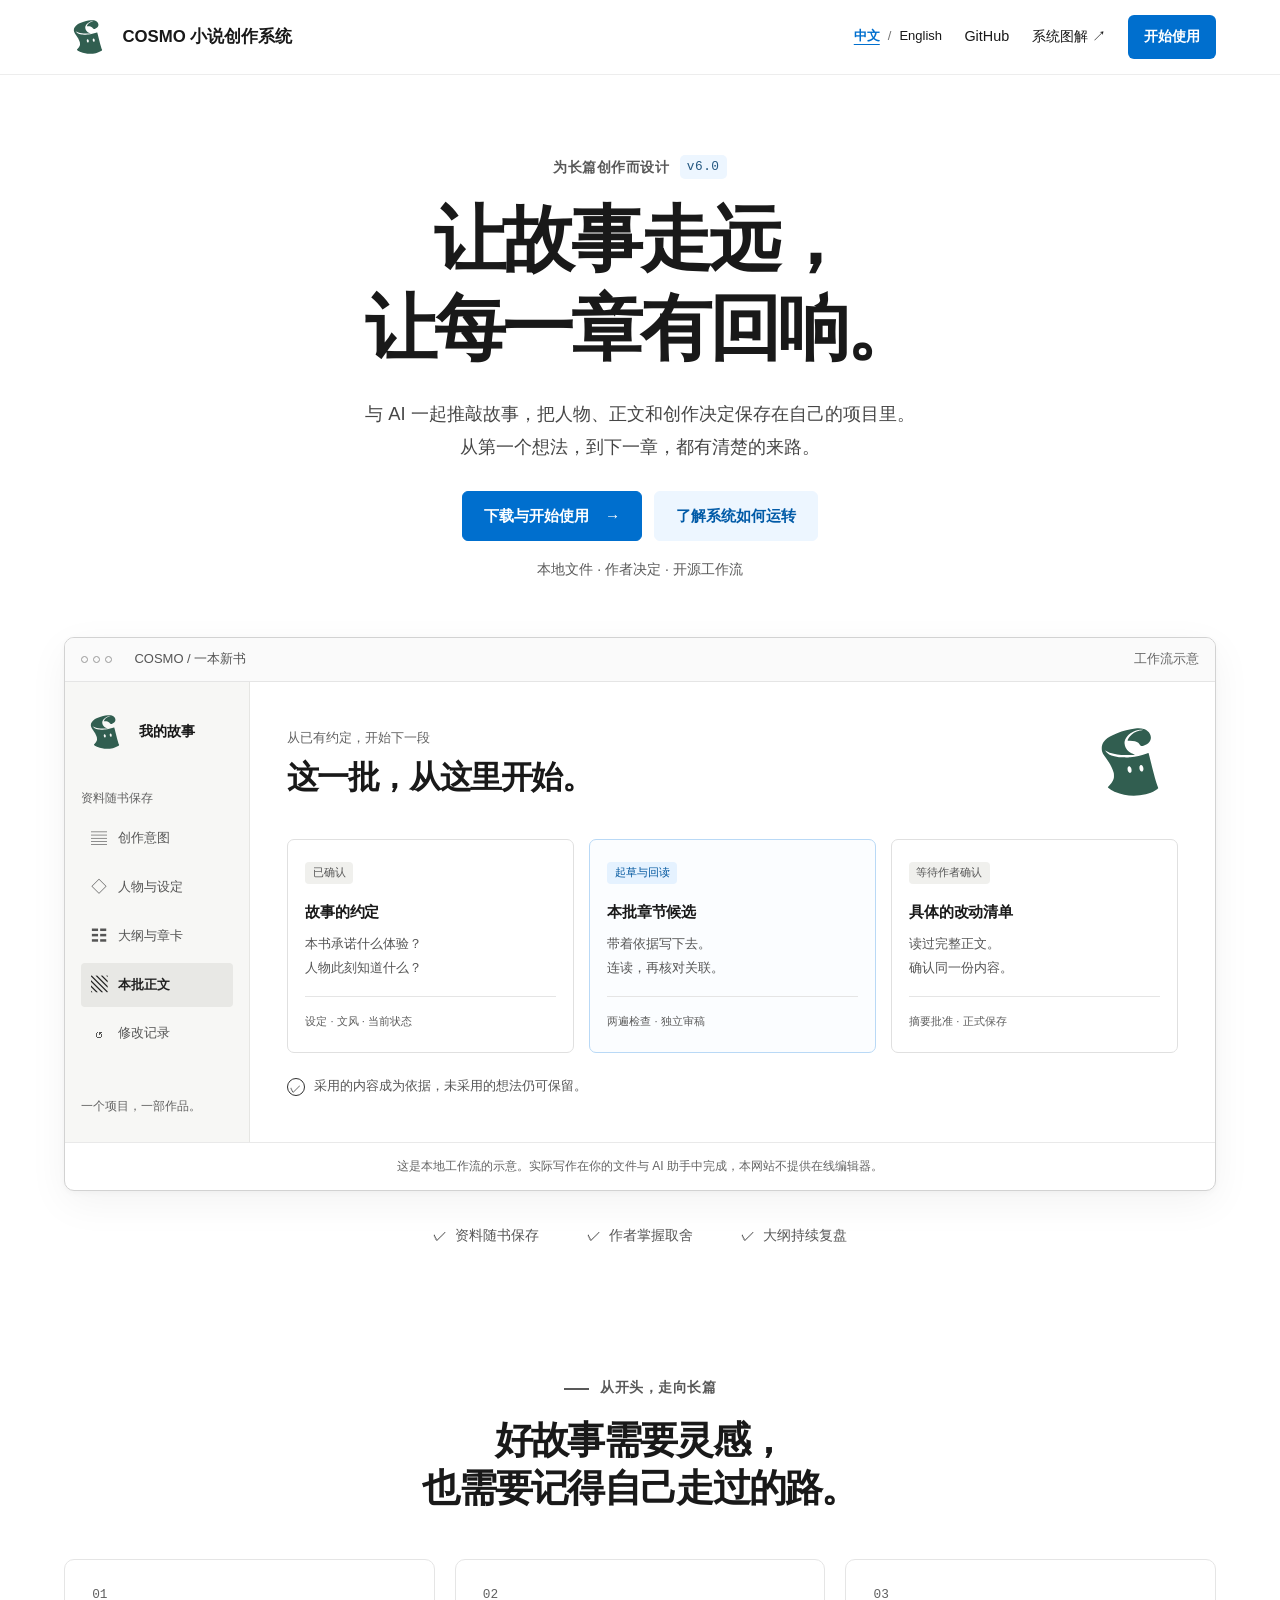
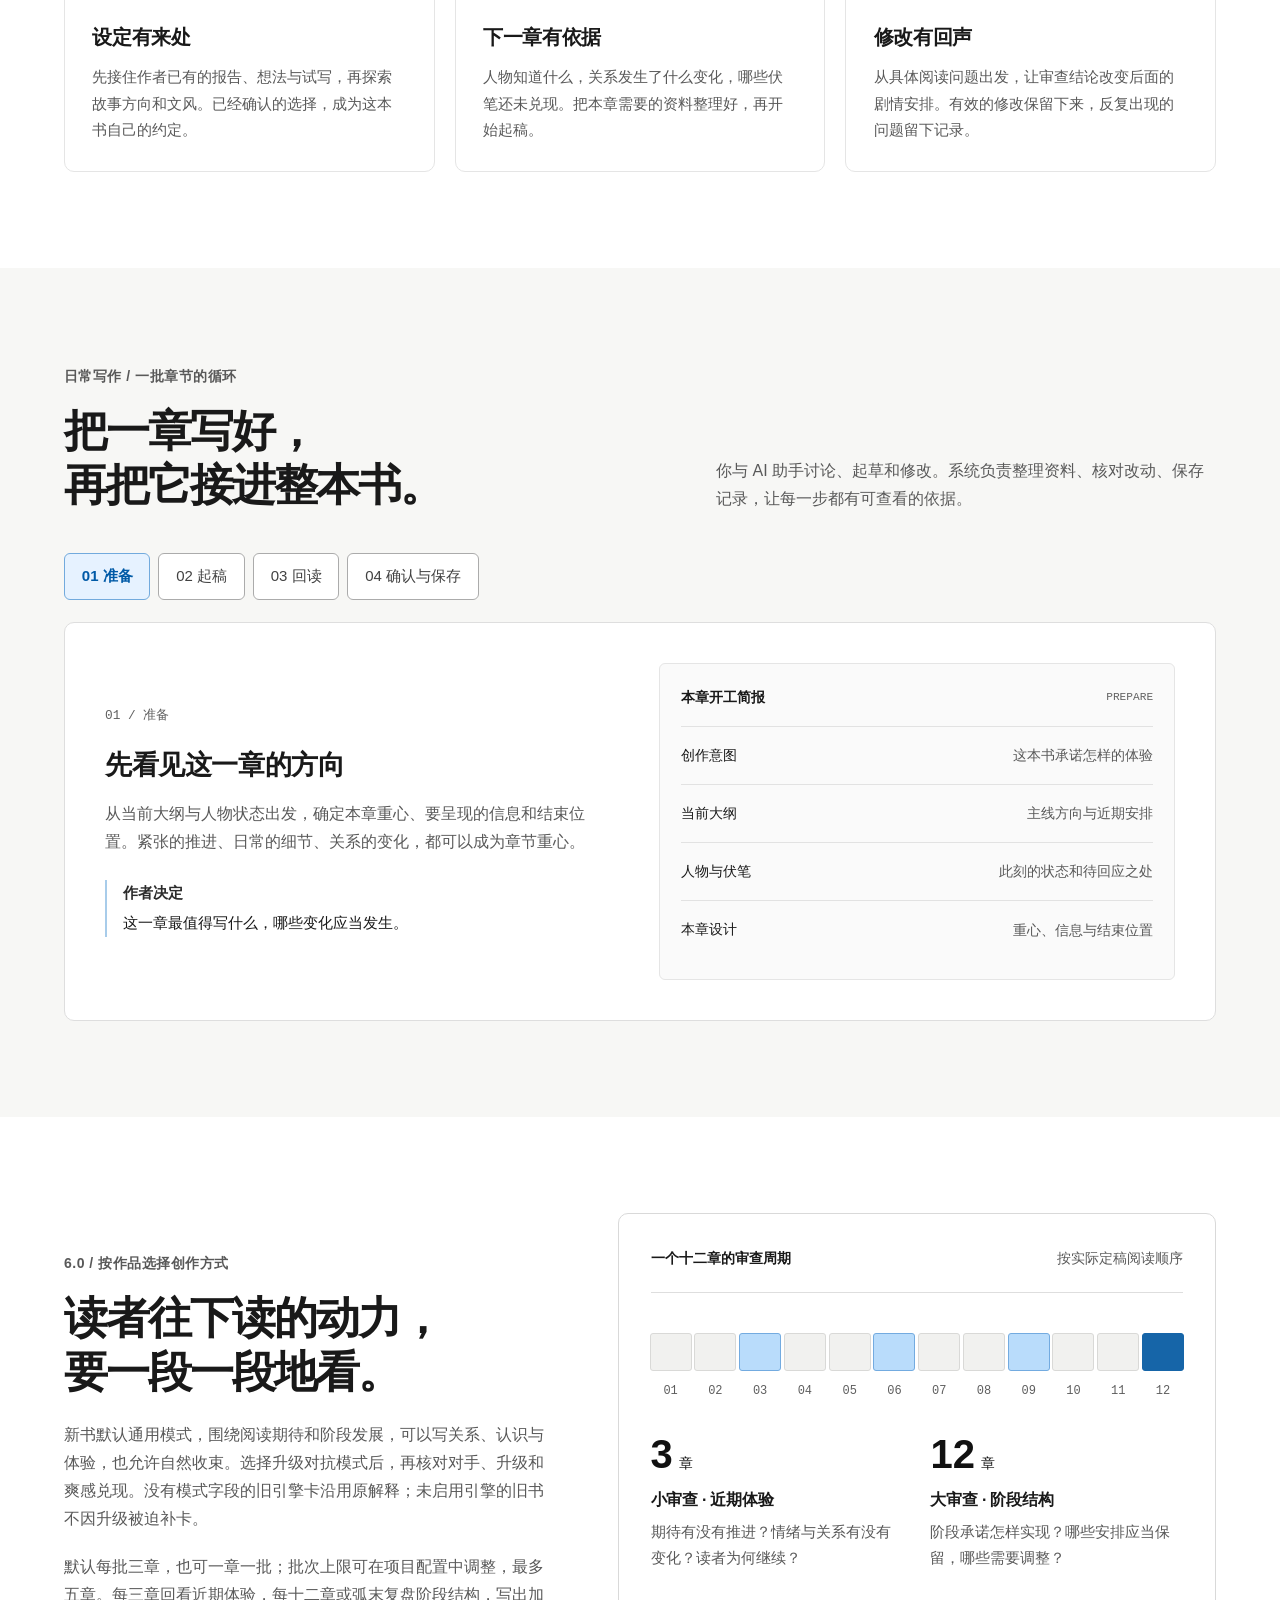
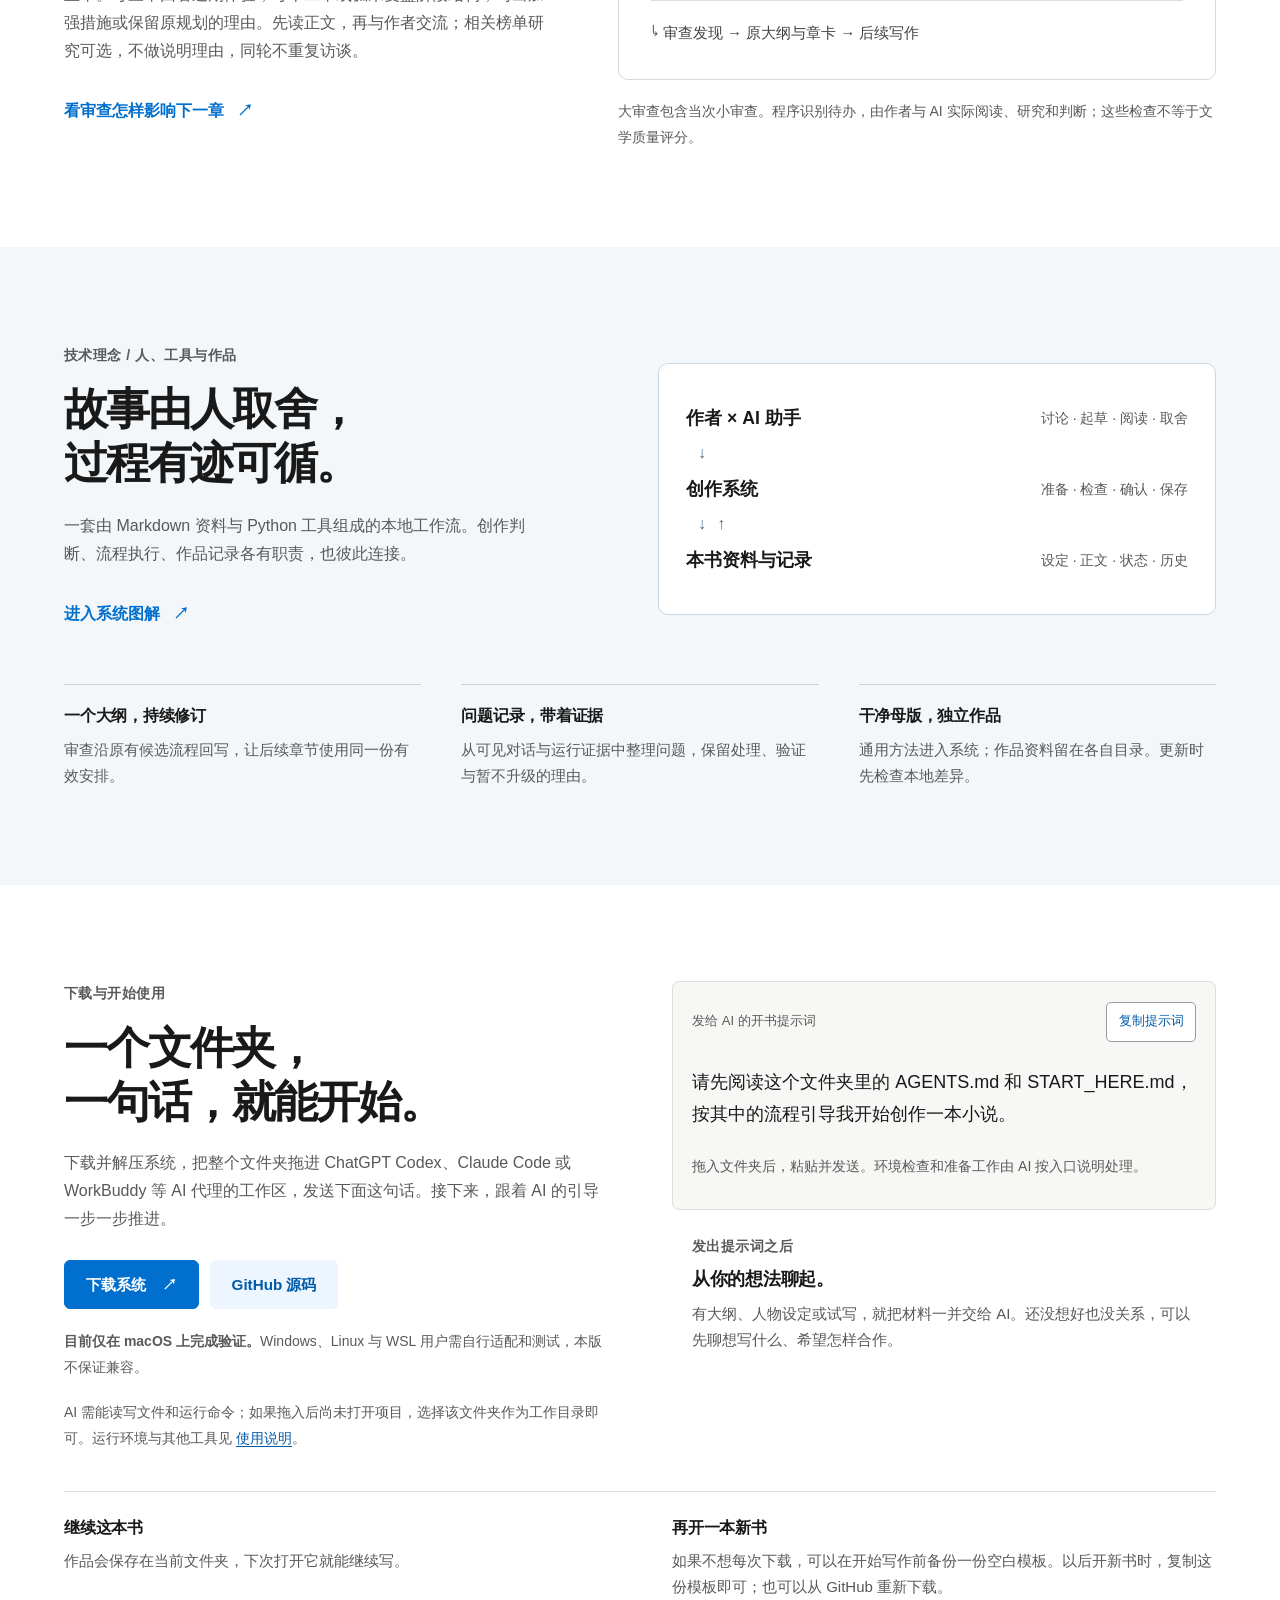
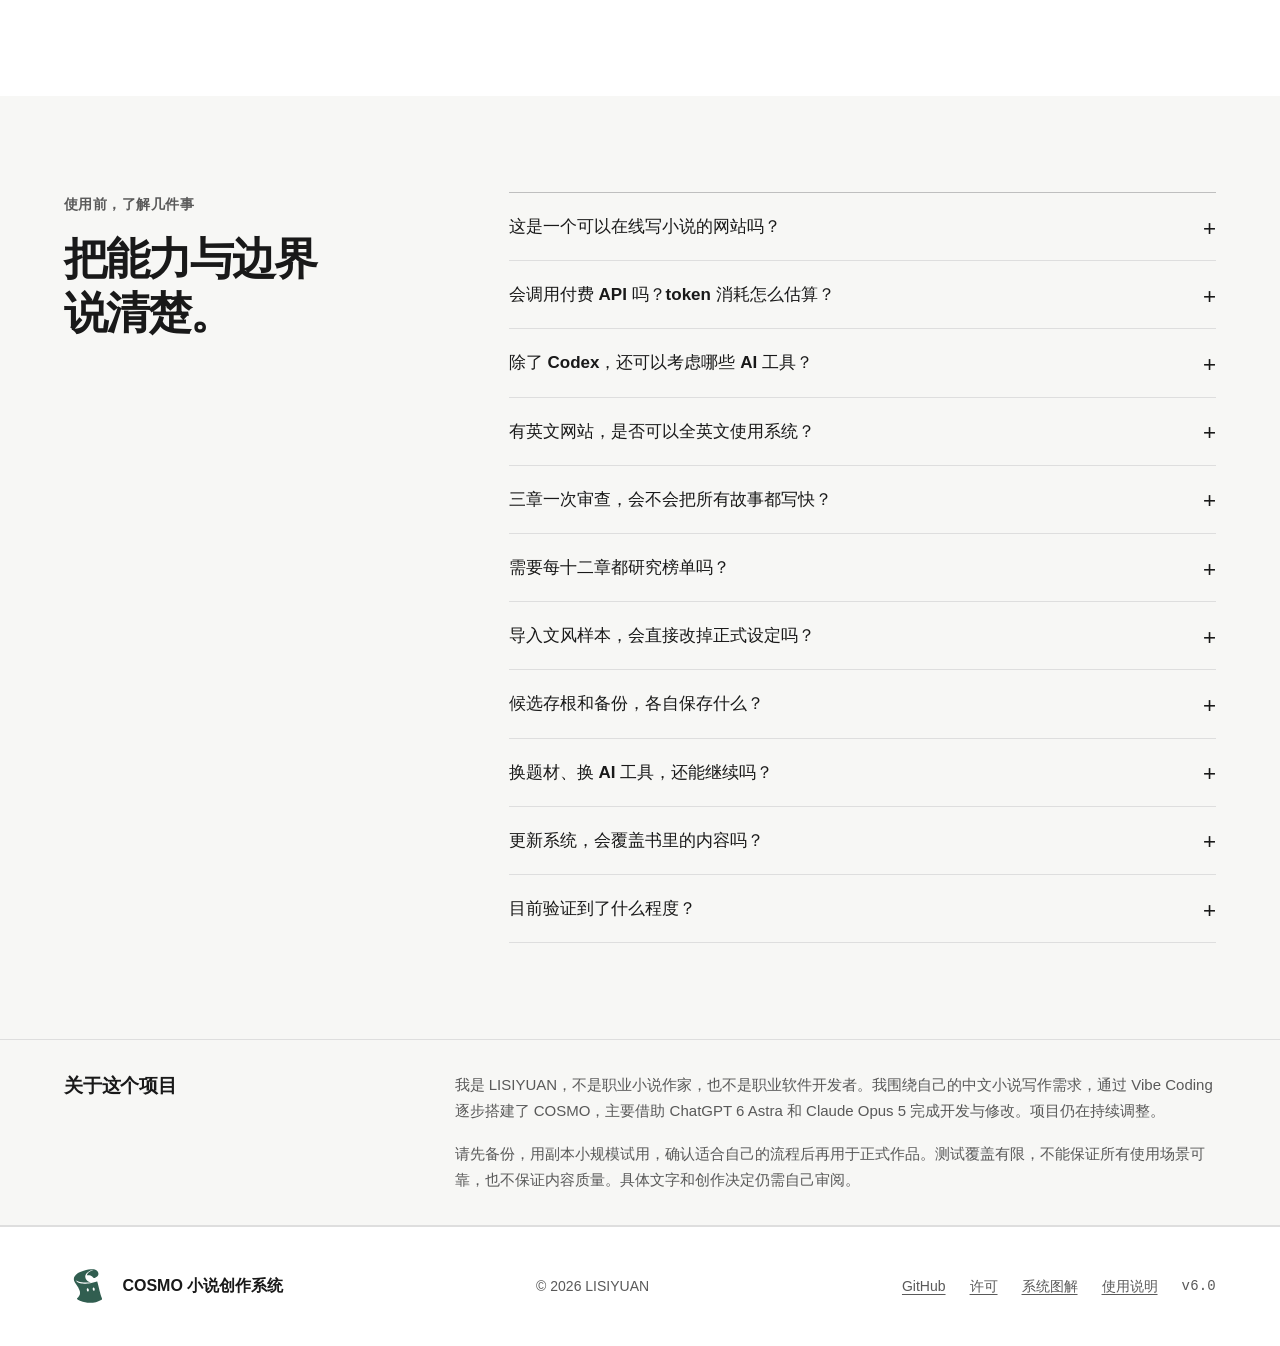
==== docs/index.html @ e223f110 "Release COSMO 6.0" ====
<!doctype html>
<html lang="zh-CN">
<head>
<meta charset="utf-8"><meta name="viewport" content="width=device-width, initial-scale=1">
<meta name="theme-color" content="#ffffff"><meta name="author" content="LISIYUAN">
<title>COSMO 小说创作系统 · 6.0｜让故事走远</title>
<meta name="description" content="一套配合 AI 助手使用的本地小说创作系统。从开书探索、文风参考到逐章写作，以三章小审查、十二章大审查，让大纲持续回应真正写出的故事。">
<link rel="stylesheet" href="assets/showcase.css?v=6.0-begin"><script src="assets/showcase.js?v=6.0-direct" defer></script>
<link rel="icon" href="assets/favicon.ico" type="image/x-icon">
<link rel="alternate" hreflang="zh-CN" href="index.html"><link rel="alternate" hreflang="en" href="en/index.html"><link rel="alternate" hreflang="x-default" href="index.html">
</head>
<body>
<a class="skip" href="#main">跳到正文</a>
<header class="masthead"><nav class="container nav" aria-label="主导航">
<a class="brand" href="index.html" aria-current="page"><img class="brand-mark" src="assets/cosmo-scroll.svg" width="48" height="48" alt="卷页" aria-hidden="true">COSMO 小说创作系统</a>
<div class="nav-links"><div class="language-switch" role="group" aria-label="语言 / Language"><a href="index.html" hreflang="zh-CN" lang="zh-CN" aria-current="page">中文</a><span aria-hidden="true">/</span><a href="en/index.html" hreflang="en" lang="en">English</a></div><a class="nav-optional" href="https://github.com/lisiyuan-cosmoli/cosmo-novel-writing-system">GitHub</a><a href="architecture.html">系统图解 ↗</a><a class="nav-cta" href="#begin">开始使用</a></div>
</nav></header>
<main id="main">
<section class="hero" aria-labelledby="hero-title"><div class="container">
<div class="hero-copy"><p class="eyebrow">为长篇创作而设计 <span class="version">v<span data-system-version>6.0</span></span></p>
<h1 id="hero-title">让故事走远，<br>让每一章有回响。</h1>
<p class="hero-lead">与 AI 一起推敲故事，把人物、正文和创作决定保存在自己的项目里。<br class="desktop-break">从第一个想法，到下一章，都有清楚的来路。</p>
<div class="actions"><a class="button" href="#begin">下载与开始使用 <span aria-hidden="true">→</span></a><a class="button secondary" href="architecture.html">了解系统如何运转</a></div>
<p class="hero-caption">本地文件 · 作者决定 · 开源工作流</p></div>
<figure class="workspace-preview" aria-labelledby="workspace-caption">
<figcaption class="workspace-bar" id="workspace-caption"><span class="window-dots" aria-hidden="true"><i></i><i></i><i></i></span><span>COSMO / 一本新书</span><span class="preview-label">工作流示意</span></figcaption>
<div class="workspace-body"><aside class="workspace-sidebar" aria-label="作品资料分类"><div class="workspace-name"><img class="brand-mark" src="assets/cosmo-scroll.svg" width="48" height="48" alt="卷页" aria-hidden="true">我的故事</div><div class="sidebar-label">资料随书保存</div><ul><li><span aria-hidden="true">▤</span> 创作意图</li><li><span aria-hidden="true">◇</span> 人物与设定</li><li><span aria-hidden="true">☷</span> 大纲与章卡</li><li class="selected"><span aria-hidden="true">▧</span> 本批正文</li><li><span aria-hidden="true">↺</span> 修改记录</li></ul><p class="sidebar-foot">一个项目，一部作品。</p></aside>
<div class="workspace-main"><div class="workspace-heading"><div><p class="workspace-kicker">从已有约定，开始下一段</p><h2>这一批，从这里开始。</h2></div><img class="scroll-mascot" src="assets/cosmo-scroll.svg" width="96" height="96" alt="卷页，COSMO 小说创作系统标志"></div>
<div class="workspace-columns"><article class="workspace-card"><span class="status-tag">已确认</span><h3>故事的约定</h3><p>本书承诺什么体验？<br>人物此刻知道什么？</p><div class="preview-rule"></div><span class="card-foot">设定 · 文风 · 当前状态</span></article><article class="workspace-card draft-card"><span class="status-tag blue">起草与回读</span><h3>本批章节候选</h3><p>带着依据写下去。<br>连读，再核对关联。</p><div class="preview-rule"></div><span class="card-foot">两遍检查 · 独立审稿</span></article><article class="workspace-card"><span class="status-tag">等待作者确认</span><h3>具体的改动清单</h3><p>读过完整正文。<br>确认同一份内容。</p><div class="preview-rule"></div><span class="card-foot">摘要批准 · 正式保存</span></article></div>
<div class="workspace-note"><span class="note-check" aria-hidden="true">✓</span><span>采用的内容成为依据，未采用的想法仍可保留。</span></div></div></div>
<p class="preview-disclaimer">这是本地工作流的示意。实际写作在你的文件与 AI 助手中完成，本网站不提供在线编辑器。</p>
</figure>
<div class="hero-foot"><span>资料随书保存</span><span>作者掌握取舍</span><span>大纲持续复盘</span></div>
</div></section>
<section class="section" id="overview"><div class="container">
<div class="intro-statement"><p class="eyebrow"><span class="rule"></span>从开头，走向长篇</p><h2>好故事需要灵感，<br>也需要记得自己走过的路。</h2></div>
<div class="principles">
<article class="principle"><span class="number">01</span><h3>设定有来处</h3><p>先接住作者已有的报告、想法与试写，再探索故事方向和文风。已经确认的选择，成为这本书自己的约定。</p></article>
<article class="principle"><span class="number">02</span><h3>下一章有依据</h3><p>人物知道什么，关系发生了什么变化，哪些伏笔还未兑现。把本章需要的资料整理好，再开始起稿。</p></article>
<article class="principle"><span class="number">03</span><h3>修改有回声</h3><p>从具体阅读问题出发，让审查结论改变后面的剧情安排。有效的修改保留下来，反复出现的问题留下记录。</p></article>
</div></div></section>
<section class="section tint" id="process"><div class="container">
<div class="section-head"><div><p class="eyebrow">日常写作 / 一批章节的循环</p><h2>把一章写好，<br>再把它接进整本书。</h2></div><p>你与 AI 助手讨论、起草和修改。系统负责整理资料、核对改动、保存记录，让每一步都有可查看的依据。</p></div>
<div class="switches" role="group" aria-label="查看一章的不同阶段" data-switch-group="chapter" hidden>
<button class="switch" type="button" data-panel="plan" aria-controls="plan" aria-pressed="true">01 准备</button><button class="switch" type="button" data-panel="draft" aria-controls="draft" aria-pressed="false">02 起稿</button><button class="switch" type="button" data-panel="read" aria-controls="read" aria-pressed="false">03 回读</button><button class="switch" type="button" data-panel="save" aria-controls="save" aria-pressed="false">04 确认与保存</button>
</div>
<article class="flow-panel" id="plan" data-panel-group="chapter"><div class="flow-copy"><span class="number">01 / 准备</span><h3>先看见这一章的方向</h3><p>从当前大纲与人物状态出发，确定本章重心、要呈现的信息和结束位置。紧张的推进、日常的细节、关系的变化，都可以成为章节重心。</p><div class="role-note"><strong>作者决定</strong>这一章最值得写什么，哪些变化应当发生。</div></div><div class="document-stack"><div class="document-title"><strong>本章开工简报</strong><span class="subtle-label">PREPARE</span></div><div class="doc-row"><span>创作意图</span><span>这本书承诺怎样的体验</span></div><div class="doc-row"><span>当前大纲</span><span>主线方向与近期安排</span></div><div class="doc-row"><span>人物与伏笔</span><span>此刻的状态和待回应之处</span></div><div class="doc-row"><span>本章设计</span><span>重心、信息与结束位置</span></div></div></article>
<article class="flow-panel" id="draft" data-panel-group="chapter"><div class="flow-copy"><span class="number">02 / 起稿</span><h3>让需要的资料进入这次写作</h3><p>将本章所需的设定、文风样本、近期正文与历史依据整理成读取包。AI 助手据此起草，作者可以补充段落、调整重心或要求重新尝试。</p><div class="role-note"><strong>系统协助</strong>按档位控制资料量，列明来源，检查准备是否齐全。</div></div><div class="document-stack"><div class="document-title"><strong>本章读取包</strong><span class="subtle-label">CONTEXT</span></div><div class="doc-row"><span>故事约定</span><span>设定与创作边界</span></div><div class="doc-row"><span>叙述声音</span><span>已采用的文风样本</span></div><div class="doc-row"><span>已发生的事</span><span>近期正文与相关历史</span></div><div class="doc-row"><span>本次任务</span><span>章节卡与作者要求</span></div></div></article>
<article class="flow-panel" id="read" data-panel-group="chapter"><div class="flow-copy"><span class="number">03 / 回读</span><h3>从阅读问题找到修改位置</h3><p>两遍检查先诊断追读体验，再核对连续性与语言；统一修改后从头连读。每批另做一次独立审稿，弧末再通读，核对修改是否回应了原来的问题。</p><div class="role-note"><strong>作者判断</strong>人物是否可信、读起来是否顺畅、哪些声音值得留下。</div></div><div class="document-stack"><div class="document-title"><strong>回读与修改</strong><span class="subtle-label">REVISE</span></div><div class="doc-row"><span>因果</span><span>行动与结果接得上吗</span></div><div class="doc-row"><span>人物</span><span>选择有可信的理由吗</span></div><div class="doc-row"><span>语言</span><span>叙述与对白适合这本书吗</span></div><div class="doc-row"><span>关联回读</span><span>改动有没有引入新矛盾</span></div></div></article>
<article class="flow-panel" id="save" data-panel-group="chapter"><div class="flow-copy"><span class="number">04 / 确认与保存</span><h3>把看过的这一稿保存下来</h3><p>正文与相关记录进入同一份候选。系统先试算检查，作者确认这一份具体改动后，再一起保存，并为下一章更新状态。</p><div class="role-note"><strong>保存前再次核对</strong>候选内容或相关正式文件发生变化，就重新检查与确认。</div></div><div class="document-stack"><div class="document-title"><strong>本次改动清单</strong><span class="subtle-label">COMMIT</span></div><div class="doc-row"><span>正文</span><span>准备采用的章节</span></div><div class="doc-row"><span>状态与事实</span><span>这一章真正发生的变化</span></div><div class="doc-row"><span>作者确认</span><span>绑定同一份内容摘要</span></div><div class="doc-row"><span>保存记录</span><span>可查看的改动与恢复依据</span></div></div></article>
</div></section>
<section class="section" id="quality"><div class="container review-layout">
<div class="review-copy"><p class="eyebrow">6.0 / 按作品选择创作方式</p><h2>读者往下读的动力，<br>要一段一段地看。</h2><p>新书默认通用模式，围绕阅读期待和阶段发展，可以写关系、认识与体验，也允许自然收束。选择升级对抗模式后，再核对对手、升级和爽感兑现。没有模式字段的旧引擎卡沿用原解释；未启用引擎的旧书不因升级被迫补卡。</p><p>默认每批三章，也可一章一批；批次上限可在项目配置中调整，最多五章。每三章回看近期体验，每十二章或弧末复盘阶段结构，写出加强措施或保留原规划的理由。先读正文，再与作者交流；相关榜单研究可选，不做说明理由，同轮不重复访谈。</p><a class="text-link" href="architecture.html#review">看审查怎样影响下一章 <span aria-hidden="true">↗</span></a></div>
<div><figure class="rhythm-board"><figcaption class="board-heading"><strong>一个十二章的审查周期</strong><span>按实际定稿阅读顺序</span></figcaption>
<ol class="chapter-track" aria-label="第三、六、九章小审查，第十二章大审查并包含本次小审查"><li>01</li><li>02</li><li class="small">03</li><li>04</li><li>05</li><li class="small">06</li><li>07</li><li>08</li><li class="small">09</li><li>10</li><li>11</li><li class="large">12</li></ol>
<div class="review-pair"><article><strong>3<small>章</small></strong><h3>小审查 · 近期体验</h3><p>期待有没有推进？情绪与关系有没有变化？读者为何继续？</p></article><article><strong>12<small>章</small></strong><h3>大审查 · 阶段结构</h3><p>阶段承诺怎样实现？哪些安排应当保留，哪些需要调整？</p></article></div>
<div class="feedback-return">↳ 审查发现 → 原大纲与章卡 → 后续写作</div></figure><p class="note">大审查包含当次小审查。程序识别待办，由作者与 AI 实际阅读、研究和判断；这些检查不等于文学质量评分。</p></div>
</div></section>
<section class="section feature-band" id="technical"><div class="container">
<div class="technical-layout"><div class="technical-copy"><p class="eyebrow">技术理念 / 人、工具与作品</p><h2>故事由人取舍，<br>过程有迹可循。</h2><p>一套由 Markdown 资料与 Python 工具组成的本地工作流。创作判断、流程执行、作品记录各有职责，也彼此连接。</p><a class="text-link" href="architecture.html">进入系统图解 <span aria-hidden="true">↗</span></a></div>
<div class="mini-system" aria-label="作者与 AI 共同创作，通过工具核对和保存，形成下一章所需的作品依据"><div class="mini-layer"><strong>作者 × AI 助手</strong><span>讨论 · 起草 · 阅读 · 取舍</span></div><div class="mini-arrow" aria-hidden="true">↓</div><div class="mini-layer"><strong>创作系统</strong><span>准备 · 检查 · 确认 · 保存</span></div><div class="mini-arrow" aria-hidden="true">↓ ↑</div><div class="mini-layer"><strong>本书资料与记录</strong><span>设定 · 正文 · 状态 · 历史</span></div></div></div>
<div class="principle-list"><article><h3>一个大纲，持续修订</h3><p>审查沿原有候选流程回写，让后续章节使用同一份有效安排。</p></article><article><h3>问题记录，带着证据</h3><p>从可见对话与运行证据中整理问题，保留处理、验证与暂不升级的理由。</p></article><article><h3>干净母版，独立作品</h3><p>通用方法进入系统；作品资料留在各自目录。更新时先检查本地差异。</p></article></div>
</div></section>
<section class="section" id="begin"><div class="container begin-grid">
<div class="begin-intro"><p class="eyebrow">下载与开始使用</p><h2>一个文件夹，<br>一句话，就能开始。</h2><p>下载并解压系统，把整个文件夹拖进 ChatGPT Codex、Claude Code 或 WorkBuddy 等 AI 代理的工作区，发送下面这句话。接下来，跟着 AI 的引导一步一步推进。</p>
<div class="download-links"><a class="button" href="https://github.com/lisiyuan-cosmoli/cosmo-novel-writing-system/releases">下载系统 <span aria-hidden="true">↗</span></a><a class="button outline" href="https://github.com/lisiyuan-cosmoli/cosmo-novel-writing-system">GitHub 源码</a></div>
<p class="note"><strong>目前仅在 macOS 上完成验证。</strong>Windows、Linux 与 WSL 用户需自行适配和测试，本版不保证兼容。</p>
<p class="note">AI 需能读写文件和运行命令；如果拖入后尚未打开项目，选择该文件夹作为工作目录即可。运行环境与其他工具见 <a href="#ai-tools">使用说明</a>。</p></div>
<div class="begin-workspace"><div class="command-box"><div class="command-head"><span>发给 AI 的开书提示词</span><button class="copy-button" type="button" id="copy-command" hidden>复制提示词</button></div><p class="start-prompt" id="start-command">请先阅读这个文件夹里的 AGENTS.md 和 START_HERE.md，按其中的流程引导我开始创作一本小说。</p><p class="note">拖入文件夹后，粘贴并发送。环境检查和准备工作由 AI 按入口说明处理。</p><p id="copy-status" class="copy-status" role="status" aria-live="polite"></p></div>
<div class="begin-next"><p class="eyebrow">发出提示词之后</p><h3>从你的想法聊起。</h3><p>有大纲、人物设定或试写，就把材料一并交给 AI。还没想好也没关系，可以先聊想写什么、希望怎样合作。</p></div></div>
<div class="begin-notes"><article><h3>继续这本书</h3><p>作品会保存在当前文件夹，下次打开它就能继续写。</p></article><article><h3>再开一本新书</h3><p>如果不想每次下载，可以在开始写作前备份一份空白模板。以后开新书时，复制这份模板即可；也可以从 GitHub 重新下载。</p></article></div>
</div></section>
<section class="section tint" id="questions"><div class="container faq-layout"><div><p class="eyebrow">使用前，了解几件事</p><h2>把能力与边界<br>说清楚。</h2></div><div class="faq">
<details><summary>这是一个可以在线写小说的网站吗？</summary><div class="answer"><p>本页用于介绍系统。正文起草、研究与改稿由你使用的 AI 助手完成，Python 工具负责本地流程。系统核心脚本可以离线运行；AI 服务如何联网、如何处理资料，取决于你选择的工具。</p></div></details>
<details><summary>会调用付费 API 吗？token 消耗怎么估算？</summary><div class="answer"><p>系统没有内置付费 API，也不代你调用模型。使用外部 AI 助手时，是否收费以及如何计费，由你选择的服务决定。</p><p>即使处理相同文字，模型的分词方式不同，token 数也可能不同。带入的上下文、读取档位和来回讨论的次数都会影响消耗。系统中的字符预算只用于控制整理出的资料量，不是 token 或费用上限；实际用量和费用以所用服务为准。</p></div></details>
<details id="ai-tools"><summary>除了 Codex，还可以考虑哪些 AI 工具？</summary><div class="answer"><p>可以继续用熟悉的 Codex，也可以从以下工具中选择一个试用。它们的常见入口不同，部分工具同时提供多种界面。</p><p><strong>桌面工作区：</strong><a href="https://www.workbuddy.ai/docs/workbuddy/Quickstart">WorkBuddy</a>；<a href="https://code.claude.com/docs/en/overview">Claude Code</a> 也提供桌面、编辑器与终端入口。</p><p><strong>编辑器内代理：</strong><a href="https://cursor.com/docs/agent/overview">Cursor Agent</a>、<a href="https://code.visualstudio.com/learn/agents/1-using-tools-with-agents">GitHub Copilot（VS Code 代理）</a>、<a href="https://docs.cline.bot/cline-overview">Cline</a>。</p><p><strong>命令行工具：</strong><a href="https://developers.openai.com/codex/cli/">Codex CLI</a>、Claude Code、<a href="https://geminicli.com/docs/reference/tools/">Gemini CLI</a>；Cline 也有命令行入口。</p><p>目前仅在 macOS 上完成验证，需要 Python 3.9 或以上。Windows、Linux 与 WSL 等其他环境尚未验证；如需使用，请自行适配并测试，确认文件保存、备份和恢复正常后再用于正式作品。由代理检查环境。所用模式需能读取整个项目、运行命令，并保存修改。仅上传聊天附件不够；使用云端工作区，还需确认完整项目怎样导出或同步回来。若使用 Claude 的其他文件工作模式，请单独核对这些能力。</p><p>以上链接为官方资料，核对日期为 2026-09-23。名单不代表本系统已逐一验证兼容，也不评价写作质量。先用独立副本试用；工具支持 Windows 不代表本系统已支持原生 Windows。不同工具与模型的费用和 token 用量仍需分别核对。</p></div></details>
<details id="language-support"><summary>有英文网站，是否可以全英文使用系统？</summary><div class="answer"><p>网站提供完整的中英文介绍，系统内核、模板和使用文档仍以中文为主。英文网站不代表内核已英文化，也不承诺完整的英文操作体验。</p><p>可以按项目许可自行改造成其他语言，但需要同步适配提示词与模板、中文路径和字段解析，以及语言检查，并用示例项目验证。</p></div></details>
<details><summary>三章一次审查，会不会把所有故事都写快？</summary><div class="answer"><p>审查关注阅读动力。舒缓的章节也可以通过新的感受、关系变化或信息提供推进。应先解释具体段落哪里失去吸引力，再决定是否加速，避免机械增加反转和冲突。</p><p>程序提示待办，审查结论由作者与 AI 阅读后形成。没有必要为了填满表格改掉有效的叙述。</p></div></details>
<details><summary>需要每十二章都研究榜单吗？</summary><div class="answer"><p>榜单正文研究可选，不开展时说明理由。若开展，由具备浏览能力的 AI 助手选择同类作品，实际阅读合法可访问的连续正文，并记录来源、日期与阅读范围，提炼可用于本书的通用方法。</p><p>访问受限时如实记录实际范围和补查条件，不自动新增下轮补查任务。工具本身不会自动联网，也不会把简介当成已读正文。</p></div></details>
<details><summary>导入文风样本，会直接改掉正式设定吗？</summary><div class="answer"><p>选定的样本先进入候选：新书开书使用 INIT，已开书修订使用 REVISE。补齐样本分析，再按原有流程检查并批准同一摘要，正式样本才会更新。</p><p>旧书补做开书时可明确选择 INIT；两种候选并存时，工具会要求先选清本轮处理的对象。文风档、题材插件与创作模式分别选择。</p></div></details>
<details><summary>候选存根和备份，各自保存什么？</summary><div class="answer"><p>6.0 成功提交章节后，将候选保留到存根目录，并在结果中给出位置。提交期间又保存的内容可以在那里核对；它不会自动成为正式稿，也不能沿用原先的批准。</p><p>常规备份保存当前有效内容，不含候选、存根、读取包和事务历史。重要的未采纳内容需另行保存。中断事务的现场备份只能保住现场，不保证恢复出自洽作品；恢复前仍须核对记录。</p></div></details>
<details><summary>换题材、换 AI 工具，还能继续吗？</summary><div class="answer"><p>系统通过本地文件保存约定与进度，可以交给兼容本地文件工作的 AI 助手继续。按需启用 <span data-plugin-count>4</span> 类题材插件，包括悬疑推理、言情情感、科幻奇幻和网文连载，也可以不装插件。</p><p>更换助手时重新读取本书入口与当前状态，后续取舍仍以作者确认的内容为依据。</p></div></details>
<details><summary>更新系统，会覆盖书里的内容吗？</summary><div class="answer"><p>开新书时，可以复制预先保留的空白模板，也可以重新下载系统。已有作品继续使用原文件夹。同步会核对已记录的安装基线；遇到未知差异或本地修改时默认停止，识别出的书内定制按保留规则处理。</p><p>系统更新不代表采用新的故事方案，也不替作者完成内容修订。</p></div></details>
<details><summary>目前验证到了什么程度？</summary><div class="answer"><p>6.0 发布自测为 <strong class="mono" data-release-tests>446 / 446</strong> 项通过，覆盖初始化、读取包、提交、修订、阶段审查记录、同步与恢复等软件流程。</p><p>软件检查通过不能证明小说好看。人物、语言和阅读动力仍需要实际审阅与读者反馈。详细范围见<a href="https://github.com/lisiyuan-cosmoli/cosmo-novel-writing-system/blob/main/%E4%BA%A4%E4%BB%98%E9%AA%8C%E6%94%B6%E6%8A%A5%E5%91%8A.md">交付验收报告</a>与<a href="https://github.com/lisiyuan-cosmoli/cosmo-novel-writing-system/blob/main/%E5%B7%B2%E7%9F%A5%E9%99%90%E5%88%B6.md">已知限制</a>。</p></div></details>
</div></div></section>
<section class="project-note" aria-labelledby="project-note-title"><div class="container project-note-inner"><h2 id="project-note-title">关于这个项目</h2><div><p>我是 LISIYUAN，不是职业小说作家，也不是职业软件开发者。我围绕自己的中文小说写作需求，通过 Vibe Coding 逐步搭建了 COSMO，主要借助 ChatGPT 6 Astra 和 Claude Opus 5 完成开发与修改。项目仍在持续调整。</p><p>请先备份，用副本小规模试用，确认适合自己的流程后再用于正式作品。测试覆盖有限，不能保证所有使用场景可靠，也不保证内容质量。具体文字和创作决定仍需自己审阅。</p></div></div></section>
</main>
<footer class="footer"><div class="container footer-row"><a class="brand" href="index.html"><img class="brand-mark" src="assets/cosmo-scroll.svg" width="48" height="48" alt="卷页" aria-hidden="true">COSMO 小说创作系统</a><span>© 2026 LISIYUAN</span><div class="footer-links"><a href="https://github.com/lisiyuan-cosmoli/cosmo-novel-writing-system">GitHub</a><a href="https://github.com/lisiyuan-cosmoli/cosmo-novel-writing-system/blob/main/NOTICE">许可</a><a href="architecture.html">系统图解</a><a href="https://github.com/lisiyuan-cosmoli/cosmo-novel-writing-system/blob/main/%E4%BD%BF%E7%94%A8%E8%AF%B4%E6%98%8E_%E7%BB%99%E4%BD%A0%E8%87%AA%E5%B7%B1%E7%9C%8B.md">使用说明</a><span class="mono">v6.0</span></div></div></footer>
</body></html>
---- docs/assets/showcase.css ----
/* COSMO: original, local-first workflow documentation. No external assets. */
:root {
  color-scheme: light;
  --paper: #ffffff;
  --surface: #ffffff;
  --ink: #191919;
  --muted: #595959;
  --line: #dedede;
  --accent: #006fce;
  --soft-blue: #edf6ff;
  --tint: #f7f7f5;
  --sans: -apple-system, BlinkMacSystemFont, "Segoe UI", "PingFang SC", "Microsoft YaHei", sans-serif;
  --mono: "SFMono-Regular", Consolas, monospace;
}
* { box-sizing: border-box; }
html { scroll-behavior: smooth; scroll-padding-top: 6rem; }
body { margin: 0; color: var(--ink); background: var(--paper); font: 1rem/1.75 var(--sans); -webkit-font-smoothing: antialiased; }
button, input { font: inherit; }
button, a { -webkit-tap-highlight-color: transparent; }
button { cursor: pointer; }
a { color: inherit; text-underline-offset: .22em; }
a:hover { text-decoration-thickness: 2px; }
button:focus-visible, a:focus-visible, summary:focus-visible { outline: 3px solid #006fce; outline-offset: 4px; }
::selection { color: #102b43; background: #cce5ff; }
[hidden] { display: none !important; }
h1,h2,h3,h4,p,figure { margin: 0; }
h1,h2 { font-weight: 750; line-height: 1.24; letter-spacing: -.045em; text-wrap: balance; }
h1 { font-size: clamp(2.6rem, 5.6vw, 4.7rem); }
h2 { font-size: clamp(2rem, 3.4vw, 3.2rem); }
h3 { font-size: 1.25rem; line-height: 1.45; font-weight: 680; letter-spacing: -.015em; }
h4 { font-size: 1rem; }
p { text-wrap: pretty; }
p + p { margin-top: 1rem; }
img,svg { max-width: 100%; }
.container { width: min(100% - 5rem, 72rem); margin-inline: auto; }
.skip { position: fixed; top: .7rem; left: 1rem; z-index: 100; padding: .6rem 1rem; background: #fff; color: #111; transform: translateY(-200%); border: 1px solid var(--ink); }
.skip:focus { transform: none; }
.masthead { position: relative; z-index: 10; background: #fff; border-bottom: 1px solid #ededed; }
.nav { min-height: 4.6rem; display: flex; justify-content: space-between; align-items: center; gap: 1.5rem; }
.brand { display: inline-flex; align-items: center; gap: .65rem; text-decoration: none; font-size: 1.05rem; font-weight: 750; white-space: nowrap; }
.brand-mark { display: block; flex: 0 0 auto; width: 48px; height: 48px; object-fit: contain; }
.nav-links { display: flex; align-items: center; flex-wrap: wrap; gap: 1.4rem; font-size: .9rem; }
.nav-links a { display: inline-flex; align-items: center; min-height: 44px; text-decoration: none; }
.nav-links a:hover,.nav-links a[aria-current="page"] { color: var(--accent); }
.nav-links .nav-cta { color: #fff; background: var(--accent); padding: .5rem 1rem; border-radius: 6px; font-weight: 650; }
.nav-links a.nav-cta:hover, .nav-links a.nav-cta:focus-visible { color: #fff; background: #005aa7; }
.language-switch { display: inline-flex; align-items: center; gap: .5rem; white-space: nowrap; font-size: .8125rem; }
.language-switch > span { color: #737373; }
.nav-links .language-switch a[aria-current="page"] { text-decoration: underline; text-underline-offset: .3em; font-weight: 700; }
.project-note { border-block: 1px solid var(--line); padding-block: 2rem; background: var(--tint); }
.project-note-inner { display: grid; grid-template-columns: .45fr 1fr; gap: 3rem; align-items: start; }
.project-note h2 { font-size: 1.2rem; letter-spacing: -.01em; line-height: 1.5; }
.project-note p { font-size: .9375rem; color: var(--muted); }
html:lang(en) .hero h1 { max-width: 15em; letter-spacing: -.04em; }
html:lang(en) .doc-row span:first-child { flex: 0 1 42%; }
html:lang(en) .doc-row span:last-child { flex: 1 1 58%; }
.eyebrow { font-size: .875rem; letter-spacing: .035em; color: var(--muted); margin-bottom: 1rem; font-weight: 650; }
.eyebrow .rule { display: inline-block; width: 1.6rem; height: 1.5px; background: currentColor; vertical-align: middle; margin-right: .7rem; }
.mono { font-family: var(--mono); letter-spacing: .015em; }
.muted { color: var(--muted); }
.hero { background: #fff; padding-top: 5rem; }
.hero-copy { text-align: center; max-width: 60rem; margin-inline: auto; }
.hero .eyebrow { display: flex; align-items: center; justify-content: center; gap: .65rem; }
.version { display: inline-block; border-radius: 5px; padding: .1rem .45rem; font: .8rem/1.6 var(--mono); color: #245881; background: var(--soft-blue); }
.hero h1 { margin-inline: auto; max-width: 13em; }
.hero-lead { max-width: 44em; margin: 1.5rem auto 0; color: #464646; font-size: 1.15rem; line-height: 1.8; }
.actions { display: flex; justify-content: center; gap: .75rem; flex-wrap: wrap; margin-top: 1.75rem; }
.button { display: inline-flex; align-items: center; justify-content: center; gap: 1rem; min-height: 46px; padding: .65rem 1.3rem; background: var(--accent); color: #fff; border: 1px solid var(--accent); border-radius: 6px; text-decoration: none; font-size: .95rem; font-weight: 650; transition: background .16s; }
.button:hover { background: #005aa7; border-color: #005aa7; }
.button.secondary,.button.outline { color: #005aa7; background: var(--soft-blue); border-color: var(--soft-blue); }
.button.secondary:hover,.button.outline:hover { background: #dbeeff; border-color: #dbeeff; }
.hero-caption { margin-top: 1rem; font-size: .875rem; color: var(--muted); }
.text-link { display: inline-flex; align-items: center; gap: .8rem; color: var(--accent); font-weight: 650; text-decoration: none; padding-block: .5rem; }
.text-link:hover { text-decoration: underline; }
.workspace-preview { margin: 3.5rem auto 0; border: 1px solid #d2d2d2; border-radius: 10px; background: #fff; box-shadow: 0 12px 40px #1919190d, 0 2px 6px #19191908; overflow: hidden; }
.workspace-bar { min-height: 44px; display: flex; align-items: center; gap: .8rem; padding: .6rem 1rem; color: #555; font-size: .8125rem; background: #fafafa; border-bottom: 1px solid #e5e5e5; }
.window-dots { display: flex; gap: 5px; margin-right: .6rem; }
.window-dots i { display: block; width: 7px; height: 7px; border: 1px solid #999; border-radius: 50%; }
.preview-label { margin-left: auto; color: #666; }
.workspace-body { display: grid; grid-template-columns: 185px minmax(0, 1fr); }
.workspace-sidebar { padding: 1.6rem 1rem; background: #f7f7f5; border-right: 1px solid #e6e6e3; }
.workspace-name { display: flex; align-items: center; gap: .6rem; font-size: .9rem; font-weight: 650; }
.workspace-name .brand-mark { width: 48px; height: 48px; }
.sidebar-label { margin-top: 2rem; font-size: .75rem; color: #626262; }
.workspace-sidebar ul { list-style: none; padding: 0; margin: .5rem 0; }
.workspace-sidebar li { display: flex; gap: .65rem; align-items: center; margin-block: .3rem; padding: .5rem .65rem; border-radius: 4px; font-size: .8125rem; color: #555; }
.workspace-sidebar li span { width: 1rem; font-size: 1rem; text-align: center; }
.workspace-sidebar li.selected { background: #e8e8e5; color: #202020; font-weight: 600; }
.sidebar-foot { margin-top: 2.5rem; font-size: .75rem; color: #626262; }
.workspace-main { padding: 2rem 2.3rem 1.4rem; min-width: 0; }
.workspace-heading { display: flex; justify-content: space-between; gap: 1rem; align-items: center; }
.workspace-kicker { color: #626262; font-size: .8rem; margin-bottom: .55rem; }
.workspace-heading h2 { font-size: clamp(1.5rem, 2.5vw, 2rem); font-weight: 720; }
.workspace-columns { display: grid; grid-template-columns: repeat(3,minmax(0,1fr)); gap: .9rem; margin-top: 1.8rem; }
.workspace-card { padding: 1.1rem; border: 1px solid #e0e0e0; border-radius: 7px; }
.workspace-card.draft-card { border-color: #b9d9f6; background: #fbfdff; }
.status-tag { display: inline-block; background: #f0f0ed; color: #555; padding: .15rem .45rem; border-radius: 4px; font-size: .7rem; line-height: 1.5; }
.status-tag.blue { color: #00569e; background: #e5f2ff; }
.workspace-card h3 { font-size: .96rem; margin-top: 1rem; }
.workspace-card p { font-size: .8125rem; color: #555; margin-top: .5rem; line-height: 1.85; }
.preview-rule { height: 1px; background: #e5e5e5; margin-block: 1rem .6rem; }
.card-foot { font-size: .7rem; color: #5c5c5c; }
.workspace-note { display: flex; align-items: center; gap: .6rem; font-size: .8rem; color: #555; margin-top: 1.4rem; }
.note-check { display: grid; place-items: center; width: 18px; height: 18px; border: 1.5px solid #303030; border-radius: 50%; color: #242424; font-size: .7rem; flex-shrink: 0; }
.preview-disclaimer { padding: .8rem 1.5rem; border-top: 1px solid #e9e9e9; color: #646464; font-size: .75rem; text-align: center; }
.hero-foot { display: flex; flex-wrap: wrap; justify-content: center; gap: .7rem 3rem; margin-top: 2rem; padding-bottom: 2rem; color: #575757; font-size: .875rem; }
.hero-foot span::before { content: "✓"; color: #222; margin-right: .5rem; }
.section { padding-block: 6rem; }
.section-head { display: grid; grid-template-columns: 1fr .85fr; gap: 4rem; align-items: end; margin-bottom: 2.5rem; }
.section-head > p { color: var(--muted); max-width: 33em; }
.intro-statement { text-align: center; max-width: 48rem; margin-inline: auto; }
.intro-statement h2 { font-size: clamp(1.9rem, 3vw, 2.7rem); }
.principles { display: grid; grid-template-columns: repeat(3,minmax(0,1fr)); gap: 1.25rem; margin-top: 3rem; }
.principle { border: 1px solid #e5e5e5; border-radius: 10px; padding: 1.7rem; }
.number { font: .8rem var(--mono); color: #606060; display: block; margin-bottom: 1.3rem; }
.principle p { color: var(--muted); margin-top: .75rem; font-size: .95rem; }
.tint { background: var(--tint); }
.switches { display: flex; gap: .5rem; flex-wrap: wrap; margin-bottom: 1.4rem; }
.switch { padding: .6rem 1.05rem; border: 1px solid #ababab; border-radius: 6px; color: #414141; background: #fff; min-height: 44px; font-size: .9375rem; }
.switch[aria-pressed="true"] { color: #005aa7; background: #e6f2ff; border-color: #72aadd; font-weight: 650; }
.switch:hover { border-color: var(--accent); }
.flow-panel { border: 1px solid #dedede; border-radius: 10px; background: #fff; padding: 2.5rem; display: grid; grid-template-columns: .95fr 1fr; gap: 4rem; align-items: center; }
.flow-panel + .flow-panel { margin-top: 1.5rem; }
.flow-copy h3 { font-size: 1.7rem; font-weight: 700; margin-bottom: 1rem; }
.flow-copy > p { color: var(--muted); }
.role-note { border-left: 2px solid #a8ccea; padding-left: 1rem; margin-top: 1.5rem; font-size: .9375rem; }
.role-note strong { display: block; margin-bottom: .25rem; color: #2c2c2c; }
.document-stack { padding: 1.3rem; border: 1px solid #e5e5e5; border-radius: 6px; background: #fafafa; }
.doc-row { display: flex; justify-content: space-between; align-items: center; gap: 1rem; border-top: 1px solid #e2e2e2; padding: 1rem 0; }
.doc-row span:first-child { flex: 0 0 auto; font-size: .9rem; font-weight: 550; }
.doc-row span:last-child { color: var(--muted); font-size: .875rem; text-align: right; }
.document-title { display: flex; justify-content: space-between; align-items: center; gap: .7rem; font-size: .875rem; margin-bottom: 1rem; }
.subtle-label { font: .7rem var(--mono); color: #626262; }
.review-layout { display: grid; grid-template-columns: .9fr 1.1fr; gap: 4rem; align-items: center; }
.review-copy p { color: var(--muted); margin-top: 1.3rem; max-width: 32em; }
.review-copy .text-link { margin-top: 1.5rem; }
.rhythm-board { border: 1px solid #d9d9d9; background: #fff; border-radius: 10px; padding: 2rem; }
.board-heading { display: flex; justify-content: space-between; align-items: center; gap: 1.2rem; font-size: .875rem; padding-bottom: 1.3rem; border-bottom: 1px solid var(--line); }
.board-heading span:last-child { color: var(--muted); }
.chapter-track { display: grid; grid-template-columns: repeat(12,minmax(0,1fr)); gap: .3rem; list-style: none; margin: 2.5rem 0 2rem; padding: 0; }
.chapter-track li { display: grid; justify-items: center; gap: .8rem; font: .75rem var(--mono); color: #5e5e5e; }
.chapter-track li::before { content: ""; display: block; width: 100%; height: 2.3rem; background: #f1f1ef; border: 1px solid #d9d9d7; border-radius: 3px; }
.chapter-track li.small::before { background: #b9dcfb; border-color: #73abe0; }
.chapter-track li.large::before { background: #1665a8; border-color: #1665a8; }
.review-pair { display: grid; grid-template-columns: 1fr 1fr; gap: 1.7rem; }
.review-pair strong { font-size: 2.5rem; font-weight: 750; line-height: 1.2; display: block; color: #111; }
.review-pair strong small { font: .875rem var(--sans); padding-left: .4rem; }
.review-pair h3 { margin-top: .6rem; font-size: 1rem; }
.review-pair p { margin-top: .5rem; font-size: .9375rem; color: var(--muted); }
.feedback-return { margin-top: 1.8rem; border-top: 1px solid var(--line); padding-top: 1.2rem; font-size: .9375rem; color: #434343; }
.note { color: var(--muted); font-size: .875rem; line-height: 1.85; margin-top: 1.2rem; }
.note a { color: #005aa7; }
.feature-band { background: #f3f7fa; }
.technical-layout { display: grid; grid-template-columns: .95fr 1fr; gap: 4rem; align-items: center; }
.technical-copy > p:not(.eyebrow) { margin-top: 1.3rem; max-width: 29em; color: var(--muted); }
.technical-copy .text-link { margin-top: 1.5rem; }
.mini-system { border: 1px solid #cdd7df; border-radius: 10px; background: #fff; padding: 1.7rem; }
.mini-layer { display: flex; justify-content: space-between; align-items: center; gap: 1rem; padding-block: .7rem; }
.mini-layer strong { font-size: 1.1rem; font-weight: 650; }
.mini-layer span { font-size: .875rem; color: var(--muted); text-align: right; }
.mini-arrow { color: #4b6d87; font: 1rem var(--mono); padding-left: .7rem; }
.principle-list { display: grid; grid-template-columns: repeat(3,minmax(0,1fr)); gap: 2.5rem; margin-top: 3rem; }
.principle-list article { padding-top: 1.2rem; border-top: 1px solid #c7d2da; }
.principle-list h3 { font-size: 1rem; margin-bottom: .6rem; }.principle-list p { font-size: .9375rem; color: var(--muted); }
.begin-grid { display: grid; grid-template-columns: 1fr 1fr; gap: 4rem; }
.begin-grid > div { min-width: 0; }
.begin-grid > div > p:not(.eyebrow) { margin-top: 1.2rem; color: var(--muted); }
.download-links { display: flex; flex-wrap: wrap; gap: .7rem; margin-top: 1.7rem; }
.resource-links { display: flex; flex-wrap: wrap; gap: .7rem 1.4rem; margin-top: 1.5rem; color: #005aa7; font-size: .9375rem; }
.setup-steps { list-style: none; margin: 0; padding: 0; }
.setup-steps li { display: grid; grid-template-columns: 2rem 1fr; gap: .75rem; padding: 1.2rem 0; border-top: 1px solid var(--line); }
.setup-steps .number { margin-top: .25rem; }
.setup-steps h3 { font-size: 1.0625rem; }.setup-steps p { font-size: .9375rem; color: var(--muted); margin-top: .3rem; }
summary { cursor: pointer; padding: 1.1rem 1.6rem 1.1rem 0; line-height: 1.6; }
.command-box { padding: 1.2rem; background: #f7f7f5; border: 1px solid #dededb; border-radius: 7px; }
.setup-steps + .command-box { margin-top: 1rem; }
.command-head { display: flex; justify-content: space-between; align-items: center; gap: 1rem; font-size: .8125rem; color: var(--muted); }
.copy-button { background: #fff; color: #005aa7; border: 1px solid #9c9c9c; border-radius: 5px; padding: .3rem .7rem; font-size: .8125rem; min-height: 40px; flex-shrink: 0; }
pre { white-space: pre-wrap; overflow-wrap: anywhere; font: .875rem/1.9 var(--mono); margin: 1rem 0 0; }
code { font-family: var(--mono); font-size: .9em; }
pre code { font-size: inherit; }
.copy-status { color: #005aa7; font-size: .875rem; margin-top: .6rem; }
.faq-layout { display: grid; grid-template-columns: .7fr 1.3fr; gap: 4rem; }
.faq { border-top: 1px solid #bfbfbf; }
.faq details { border-bottom: 1px solid var(--line); }
.faq summary { list-style: none; position: relative; font-size: 1.0625rem; font-weight: 580; padding-block: 1.25rem; }
.faq summary::-webkit-details-marker { display: none; }
.faq summary::after { content: "+"; position: absolute; right: 0; top: 1.1rem; font-size: 1.4rem; font-weight: 400; }
.faq details[open] summary::after { content: "−"; }
.faq .answer { padding-bottom: 1.4rem; color: var(--muted); }
.faq .answer a { color: #005aa7; }.faq strong { color: var(--ink); }
.footer { border-top: 1px solid var(--line); padding-block: 2.2rem; }
.footer-row { display: flex; justify-content: space-between; align-items: center; gap: 1.5rem; flex-wrap: wrap; font-size: .875rem; color: var(--muted); }
.footer-row .brand { color: var(--ink); font-size: 1rem; }
.footer-links { display: flex; flex-wrap: wrap; gap: .8rem 1.5rem; }
/* Architecture: simple diagrams with text, kept readable without JavaScript. */
.architecture-hero { background: #fff; padding-block: 5rem 2rem; }
.architecture-intro { text-align: center; max-width: 52rem; margin-inline: auto; }
.architecture-intro h1 { font-size: clamp(2.5rem,4.9vw,4.2rem); }
.architecture-intro .lead { color: var(--muted); font-size: 1.1rem; max-width: 37em; margin: 1.5rem auto 0; }
.topic-nav { display: flex; justify-content: center; flex-wrap: wrap; gap: .7rem 1.4rem; border-top: 1px solid #e5e5e5; margin-top: 3rem; padding-top: 1.5rem; font-size: .875rem; }
.topic-nav a { display: inline-flex; align-items: center; min-height: 38px; color: #454545; text-decoration: none; }
.topic-nav a:hover { color: var(--accent); }
.topic-nav span { color: #656565; margin-right: .5rem; font: .75rem var(--mono); }
.diagram { border: 1px solid #d9d9d9; border-radius: 10px; padding: 2.3rem; background: #fff; }
.diagram-caption { display: flex; flex-wrap: wrap; justify-content: space-between; gap: .6rem 2rem; font-size: .875rem; color: var(--muted); margin-bottom: 2rem; }
.diagram-caption strong { color: #222; font-weight: 650; }
.author-node { width: min(25rem,100%); margin-inline: auto; text-align: center; border: 1.5px solid #505050; padding: 1rem; border-radius: 6px; background: #fff; }
.author-node strong { font-size: 1.2rem; }.author-node p { color: #555; font-size: .9375rem; margin-top: .3rem; }
.down-link { text-align: center; font-size: .875rem; color: #626262; padding: .8rem; }
.system-layers { display: grid; grid-template-columns: 1fr 3.2rem 1fr 3.2rem 1fr; align-items: stretch; }
.system-node { border: 1px solid #d7d7d7; border-radius: 6px; padding: 1.6rem; background: #fafafa; }
.system-node.engine { background: #eef6ff; border-color: #a7cbe9; }
.system-node .node-kicker { color: #555; font-size: .8125rem; margin-bottom: .7rem; }
.system-node ul { padding-left: 1.15rem; margin: .8rem 0 0; color: var(--muted); font-size: .9375rem; }
.between { align-self: center; text-align: center; color: #555; font-size: 1.5rem; }
.return-line { margin-top: 1.7rem; padding: .8rem 1rem; border: 1px dashed #bdbdbd; text-align: center; color: #484848; font-size: .9375rem; border-radius: 5px; }
.flow-chain { list-style: none; display: grid; grid-template-columns: repeat(5,minmax(0,1fr)); padding: 0; margin: 0; gap: 1.4rem; }
.flow-chain li { position: relative; padding: 1.2rem; border: 1px solid #d8d8d8; border-radius: 6px; background: #fff; }
.flow-chain li::after { content: "→"; position: absolute; left: calc(100% + .3rem); top: 1.25rem; color: #666; }
.flow-chain li:last-child::after { content: none; }
.flow-chain .number { margin-bottom: .9rem; }
.flow-chain h3 { font-size: 1.0625rem; }
.flow-chain p { color: var(--muted); font-size: .9375rem; margin-top: .6rem; }
.flow-chain li.adopted { background: #eef6ff; border-color: #a7cbe9; }
.two-notes { display: grid; grid-template-columns: 1fr 1fr; gap: 2.5rem; margin-top: 2rem; }
.two-notes article { border-left: 2px solid #c4c4c4; padding-left: 1.2rem; }.two-notes h3 { font-size: 1rem; }.two-notes p { color: var(--muted); font-size: .9375rem; margin-top: .5rem; }
.review-detail { padding: 2rem; border: 1px solid #d7d7d7; border-radius: 6px; background: #fff; }
.review-detail + .review-detail { margin-top: 1rem; }
.review-detail-head { display: flex; justify-content: space-between; align-items: center; flex-wrap: wrap; gap: 1rem; margin-bottom: 1.5rem; }
.review-detail-head h3 { font-size: 1.5rem; font-weight: 700; }
.label { display: inline-block; font-size: .8125rem; color: #00569e; border: 1px solid #bbd8ef; background: #eff7ff; border-radius: 4px; padding: .15rem .6rem; }
.research-steps { display: grid; grid-template-columns: repeat(3,minmax(0,1fr)); gap: 2rem; }
.research-steps h4 { margin-bottom: .5rem; }.research-steps p { font-size: .9375rem; color: var(--muted); }
.research-source { margin-top: 1.5rem; padding-top: 1rem; border-top: 1px solid var(--line); color: #565656; font-size: .9375rem; }
.comparison-papers { display: grid; grid-template-columns: 1fr 3rem 1fr 3rem 1fr; align-items: stretch; }
.paper { padding: 1.5rem; border: 1px solid #d7d7d7; border-radius: 6px; background: #fafafa; }
.paper .paper-label { font-size: .875rem; color: var(--muted); }.paper strong { display: block; font-size: 1.9rem; font-weight: 700; line-height: 1.5; margin-top: .6rem; }.paper p { color: var(--muted); font-size: .9375rem; margin-top: .5rem; }
.paper.changed { border: 2px solid #b85640; background: #fff5f1; }.paper.changed strong { color: #9b3823; }
.comparison-result { margin-top: 1.5rem; padding: 1rem 1.25rem; background: #eef6ff; border-left: 3px solid #2876b3; }
.comparison-result p { color: var(--muted); font-size: .9375rem; margin-top: .35rem; }
.comparison[data-outcome="stop"] .comparison-result { background: #fff3ed; border-color: #b85640; }
.comparison[data-outcome="stop"] .result-title { color: #943b25; }
.fallback { margin-top: 1.2rem; font-size: .9375rem; color: var(--muted); }
.log-flow { list-style: none; display: grid; grid-template-columns: repeat(4,minmax(0,1fr)); gap: 2.5rem; padding: 0; margin: 0; }
.log-flow li { border-top: 1px solid #bdbdbd; padding-top: 1.4rem; }
.log-flow .number { margin-bottom: 1rem; }.log-flow p { color: var(--muted); font-size: .9375rem; margin-top: .7rem; }
.migration-grid { display: grid; grid-template-columns: 1fr 1fr; gap: 1.5rem; }
.migration-panel { padding: 2rem; border: 1px solid #d7d7d7; border-radius: 6px; background: #fff; }
.migration-panel .mini-label { color: #5c5c5c; font-size: .8125rem; margin-bottom: 1rem; }
.migration-panel h3 { margin-bottom: .5rem; }.migration-panel p { color: var(--muted); font-size: .9375rem; }
.file-tags { display: flex; flex-wrap: wrap; gap: .5rem; margin-top: 1.2rem; }
.file-tags span { background: #f0f0ed; padding: .35rem .65rem; font-size: .8125rem; color: #494949; border-radius: 4px; }
.migration-rule { grid-column: 1/-1; padding: 1.2rem 1.5rem; background: #eef6ff; font-size: .9375rem; border-left: 3px solid #2876b3; }
.recovery-details { margin-top: 2rem; border-top: 1px solid #bdbdbd; border-bottom: 1px solid #bdbdbd; }
.recovery-details summary { font-size: 1.0625rem; }.recovery-details .two-notes { margin: .5rem 0 1.5rem; }
.boundary-grid { display: grid; grid-template-columns: 1fr 1fr; gap: 4rem; }.boundary-grid h3 { margin-bottom: 1rem; }.boundary-grid ul { margin: 0; padding-left: 1.2rem; color: var(--muted); }.boundary-grid li + li { margin-top: .65rem; }
@media (max-width: 1050px) {
  .nav { flex-wrap: wrap; padding-block: .7rem; gap: .5rem 1.2rem; }
  .container { width: calc(100% - 3.5rem); }
  .section-head,.review-layout,.technical-layout,.begin-grid,.faq-layout { gap: 2.5rem; }
  .workspace-body { grid-template-columns: 160px minmax(0,1fr); }.workspace-main { padding: 1.7rem; }.workspace-card { padding: .85rem; }
  .flow-panel { gap: 2rem; padding: 2rem; }.system-node { padding: 1.2rem; }.diagram { padding: 2rem; }
  .flow-chain { gap: 1rem; }.flow-chain li { padding: 1rem; }.flow-chain li::after { left: calc(100% + .1rem); }
}
@media (max-width: 780px) {
  .project-note-inner { grid-template-columns: 1fr; gap: .75rem; }
  .container { width: calc(100% - 2.5rem); }.nav { gap: .5rem 1rem; min-height: 4.5rem; flex-wrap: wrap; padding-block: .7rem; }.nav-links { gap: .8rem; font-size: .875rem; }
  .hero { padding-top: 3.5rem; }.hero-lead { font-size: 1.0625rem; }.desktop-break { display: none; }
  .workspace-preview { margin-top: 2.5rem; }.workspace-body { grid-template-columns: 1fr; }.workspace-sidebar { display: none; }.workspace-main { padding: 1.5rem; }.workspace-card { padding: 1rem; }
  .section { padding-block: 4rem; }.section-head { grid-template-columns: 1fr; gap: 1.2rem; margin-bottom: 2rem; }
  .principles { grid-template-columns: 1fr; gap: 1rem; margin-top: 2rem; }.principle { display: grid; grid-template-columns: 2rem 1fr; gap: 0 .5rem; padding: 1.5rem; }.principle .number { grid-row: 1/3; margin-top: .35rem; }.principle p { margin-top: .5rem; }
  .review-layout,.technical-layout,.begin-grid,.faq-layout { grid-template-columns: 1fr; gap: 2rem; }
  .flow-panel { grid-template-columns: 1fr; gap: 1.5rem; padding: 1.5rem; }.flow-copy h3 { font-size: 1.5rem; }.switch { padding: .55rem .8rem; }
  .rhythm-board { padding: 1.5rem; }.review-pair { gap: 1.5rem; }.principle-list { grid-template-columns: 1fr; gap: 1.5rem; margin-top: 2rem; }
  .diagram { padding: 1.5rem; }.system-layers { grid-template-columns: 1fr; }.between { transform: rotate(90deg); padding-block: .25rem; }.comparison-papers .between { transform: none; }
  .flow-chain { grid-template-columns: 1fr; gap: 1.4rem; }.flow-chain li { display: grid; grid-template-columns: 2rem 1fr; gap: 0 .5rem; }.flow-chain .number { grid-row: 1/3; margin-top: .3rem; }.flow-chain p { margin-top: .3rem; }.flow-chain li::after { left: 50%; top: calc(100% - .05rem); content: "↓"; }
  .two-notes,.migration-grid,.boundary-grid { grid-template-columns: 1fr; gap: 1.5rem; }.migration-rule { grid-column: auto; }
  .research-steps,.log-flow { grid-template-columns: 1fr; gap: 1.5rem; }.research-steps article + article { padding-top: 1rem; border-top: 1px solid var(--line); }
  .review-detail { padding: 1.4rem; }.comparison-papers { grid-template-columns: 1fr; }.paper { padding: 1.2rem; }.paper strong { font-size: 1.6rem; }
  .architecture-hero { padding-block: 3.5rem 1.5rem; }.architecture-intro .lead { font-size: 1rem; }.topic-nav { justify-content: flex-start; gap: .3rem 1.1rem; margin-top: 2rem; }
  .footer-row { align-items: flex-start; }.footer-links { gap: .8rem 1.2rem; }
}
@media (max-width: 560px) {
  .container { width: calc(100% - 2rem); }.brand { font-size: 1rem; }.nav { justify-content: center; padding-block: .85rem; }.nav-links { justify-content: center; gap: .5rem 1.1rem; width: 100%; }.nav-links .nav-cta { padding: .3rem .85rem; min-height: 40px; }
  .hero h1 { font-size: clamp(2.25rem,8.6vw,3rem); }.hero .eyebrow { font-size: .8rem; }.actions { gap: .6rem; }.button { padding-inline: 1rem; font-size: .9rem; }
  .workspace-bar { gap: .55rem; padding-inline: .75rem; font-size: .7rem; }.window-dots { margin-right: .2rem; }.preview-label { font-size: .65rem; }
  .workspace-heading h2 { font-size: 1.4rem; }.workspace-main { padding: 1.25rem; }.workspace-kicker { font-size: .7rem; }
  .workspace-columns { grid-template-columns: 1fr; gap: .7rem; margin-top: 1.3rem; }.workspace-card { display: grid; grid-template-columns: 1fr 1fr; gap: .4rem .8rem; align-items: start; padding: .9rem 1rem; }.status-tag { justify-self: start; }.workspace-card h3 { grid-column: 1; margin-top: .15rem; font-size: .92rem; }.workspace-card p { grid-column: 2; grid-row: 1 / 3; margin: 0; font-size: .75rem; }.preview-rule { display: none; }.card-foot { grid-column: 1 / -1; padding-top: .5rem; border-top: 1px solid #e6e6e6; margin-top: .2rem; font-size: .68rem; }
  .workspace-note { align-items: flex-start; font-size: .75rem; line-height: 1.6; }.preview-disclaimer { padding-inline: 1rem; font-size: .7rem; }.hero-foot { gap: .5rem 1rem; font-size: .75rem; }
  .rhythm-board { padding: 1.1rem; }.review-pair { gap: 1rem; }.chapter-track { gap: .2rem; }.board-heading { align-items: flex-start; gap: .7rem; }.board-heading span:last-child { text-align: right; }
  .mini-system { padding: 1.2rem; }.mini-layer { align-items: flex-start; }.mini-layer strong { font-size: 1rem; }.mini-layer span { font-size: .8rem; }
  .document-stack { padding: 1rem; }.doc-row { gap: .8rem; }.doc-row span:last-child { font-size: .8rem; }.document-title { flex-wrap: wrap; }
}
@media (max-width: 360px) {
  .brand, .footer-row .brand { font-size: .875rem; gap: .5rem; }
  .brand > .brand-mark { width: 40px; height: 40px; }
}
@media (prefers-reduced-motion: reduce) {
  html { scroll-behavior: auto; } *,*::before,*::after { animation: none !important; transition: none !important; }
}
@media print {
  html { scroll-behavior: auto; } body { font-size: 10pt; background: #fff; }.container { width: 100%; }
  .masthead,.topic-nav,.switches,.actions,.copy-button,.footer,.skip { display: none !important; }
  .hero,.architecture-hero,.feature-band { background: #fff; }.hero { padding: 0; }.workspace-preview { box-shadow: none; }.section { padding-block: 1.6rem; }
  h1 { font-size: 30pt; } h2 { font-size: 23pt; }.section-head { margin-bottom: 1rem; }.section-head,.review-layout { gap: 1.5rem; }
  .diagram,.rhythm-board,.flow-panel,.review-detail { break-inside: avoid; padding: 1rem; }.flow-panel[hidden] { display: grid !important; }.review-detail[hidden] { display: block !important; }.paper,.system-node { padding: 1rem; } a { text-decoration: none; }
}

.scroll-mascot { display: block; width: 96px; height: 96px; flex: 0 0 auto; object-fit: contain; }

/* A readable prompt replaces the terminal example in quick start. */
.begin-grid { row-gap: 2.5rem; align-items: start; }
.begin-workspace { display: grid; gap: 1.5rem; }
.begin-next { padding-inline: 1.25rem; }
.begin-next .eyebrow { margin-bottom: .5rem; }
.begin-next h3 { font-size: 1.125rem; margin-bottom: .5rem; }
.begin-next > p:last-child { color: var(--muted); font-size: .9375rem; }
.begin-notes { grid-column: 1 / -1; display: grid; grid-template-columns: 1fr 1fr; gap: 4rem; padding-top: 1.5rem; border-top: 1px solid var(--line); }
.begin-notes h3 { font-size: 1rem; margin-bottom: .5rem; }
.begin-notes p { color: var(--muted); font-size: .9375rem; }
@media (max-width: 1050px) { .begin-notes { gap: 2.5rem; } }
@media (max-width: 780px) {
  .begin-grid { row-gap: 2rem; }
  .begin-notes { grid-template-columns: 1fr; gap: 1.5rem; }
  .begin-next { padding-inline: 0; }
}
.start-prompt { margin: 1.5rem 0; font-size: 1.125rem; line-height: 1.8; overflow-wrap: anywhere; }
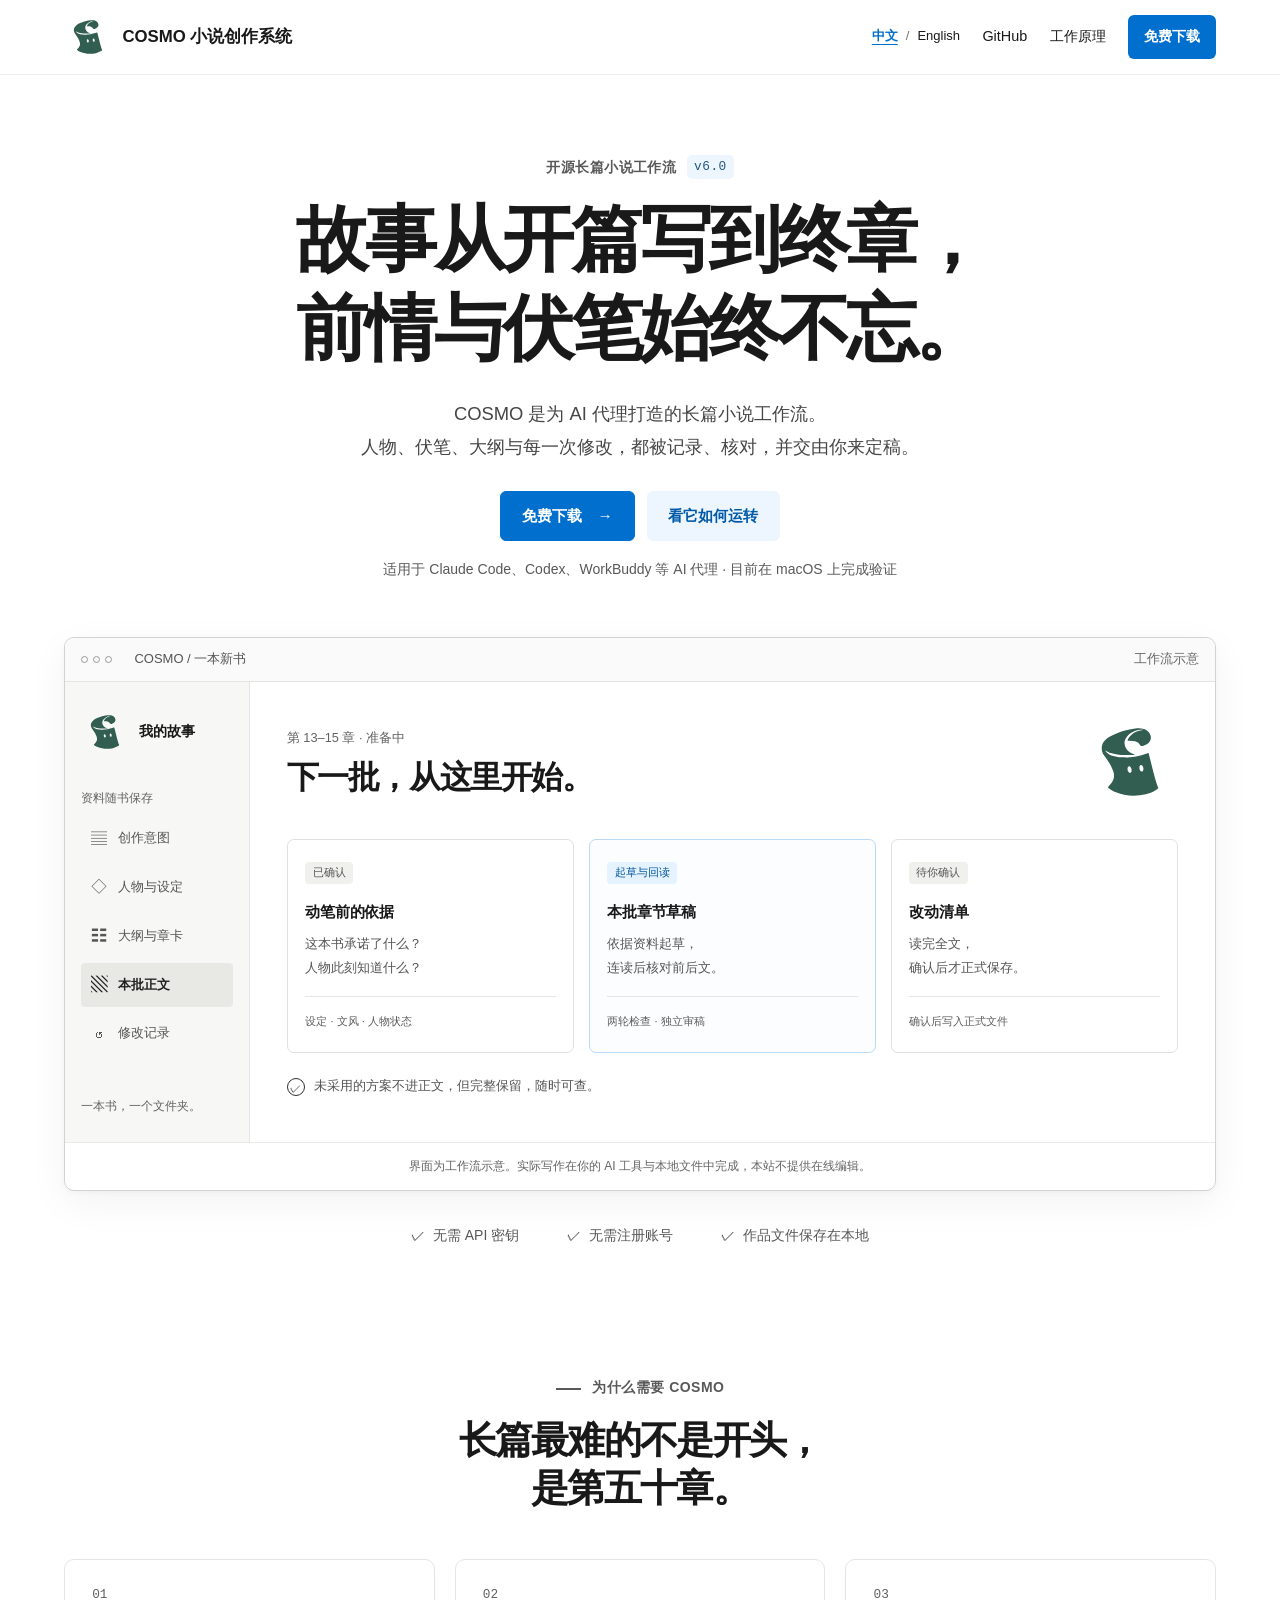
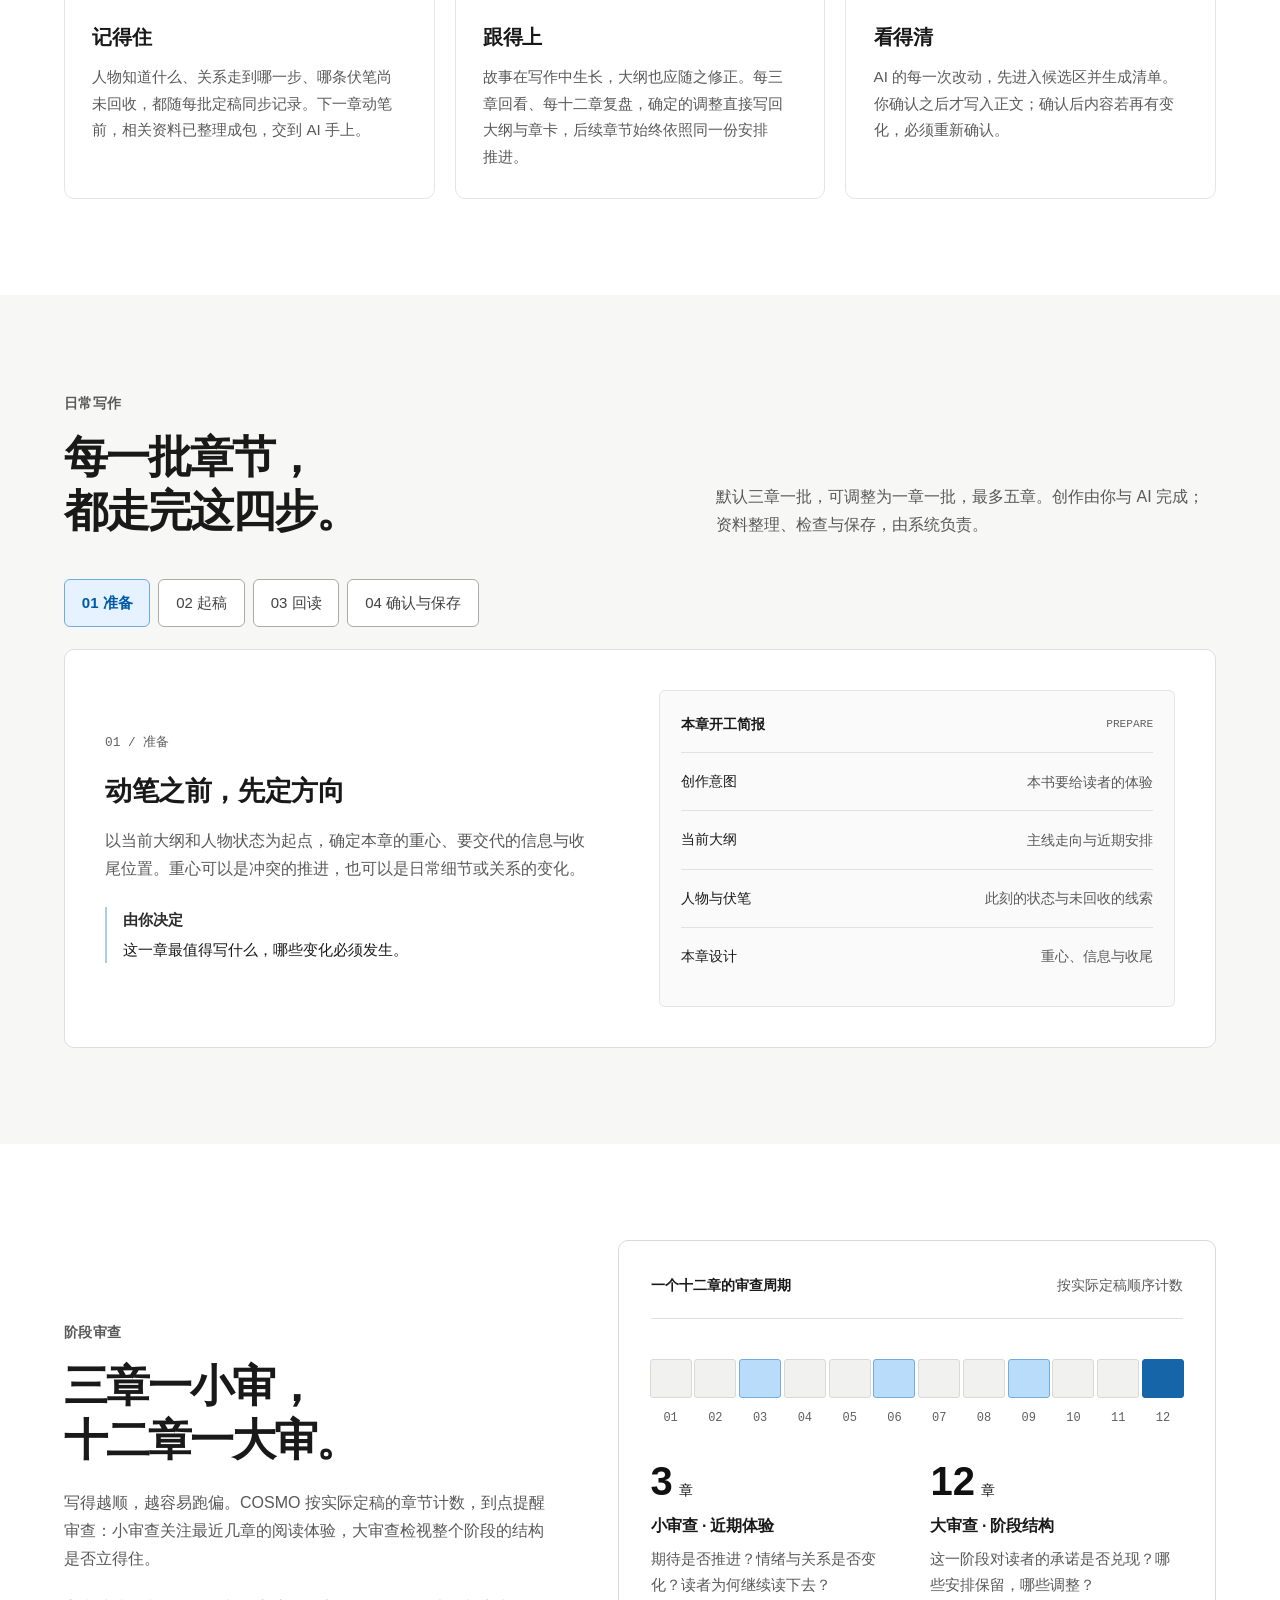
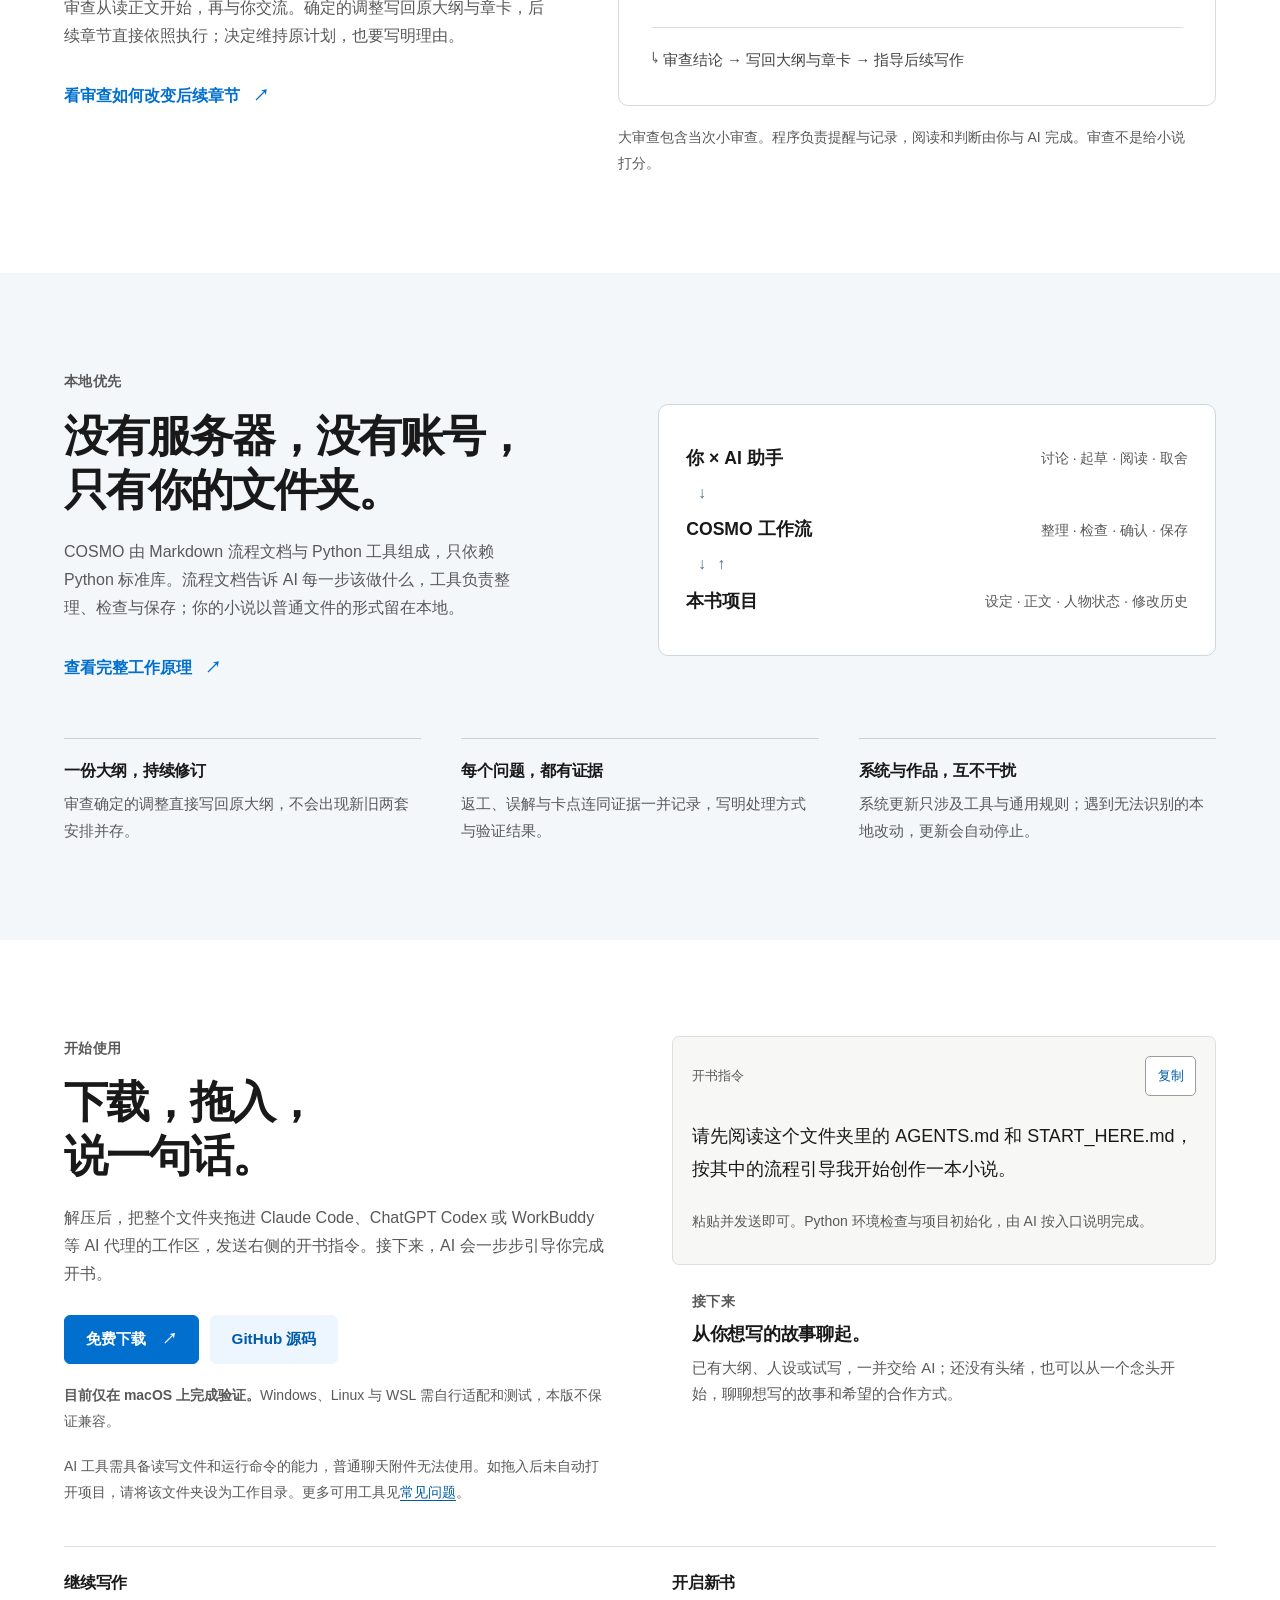
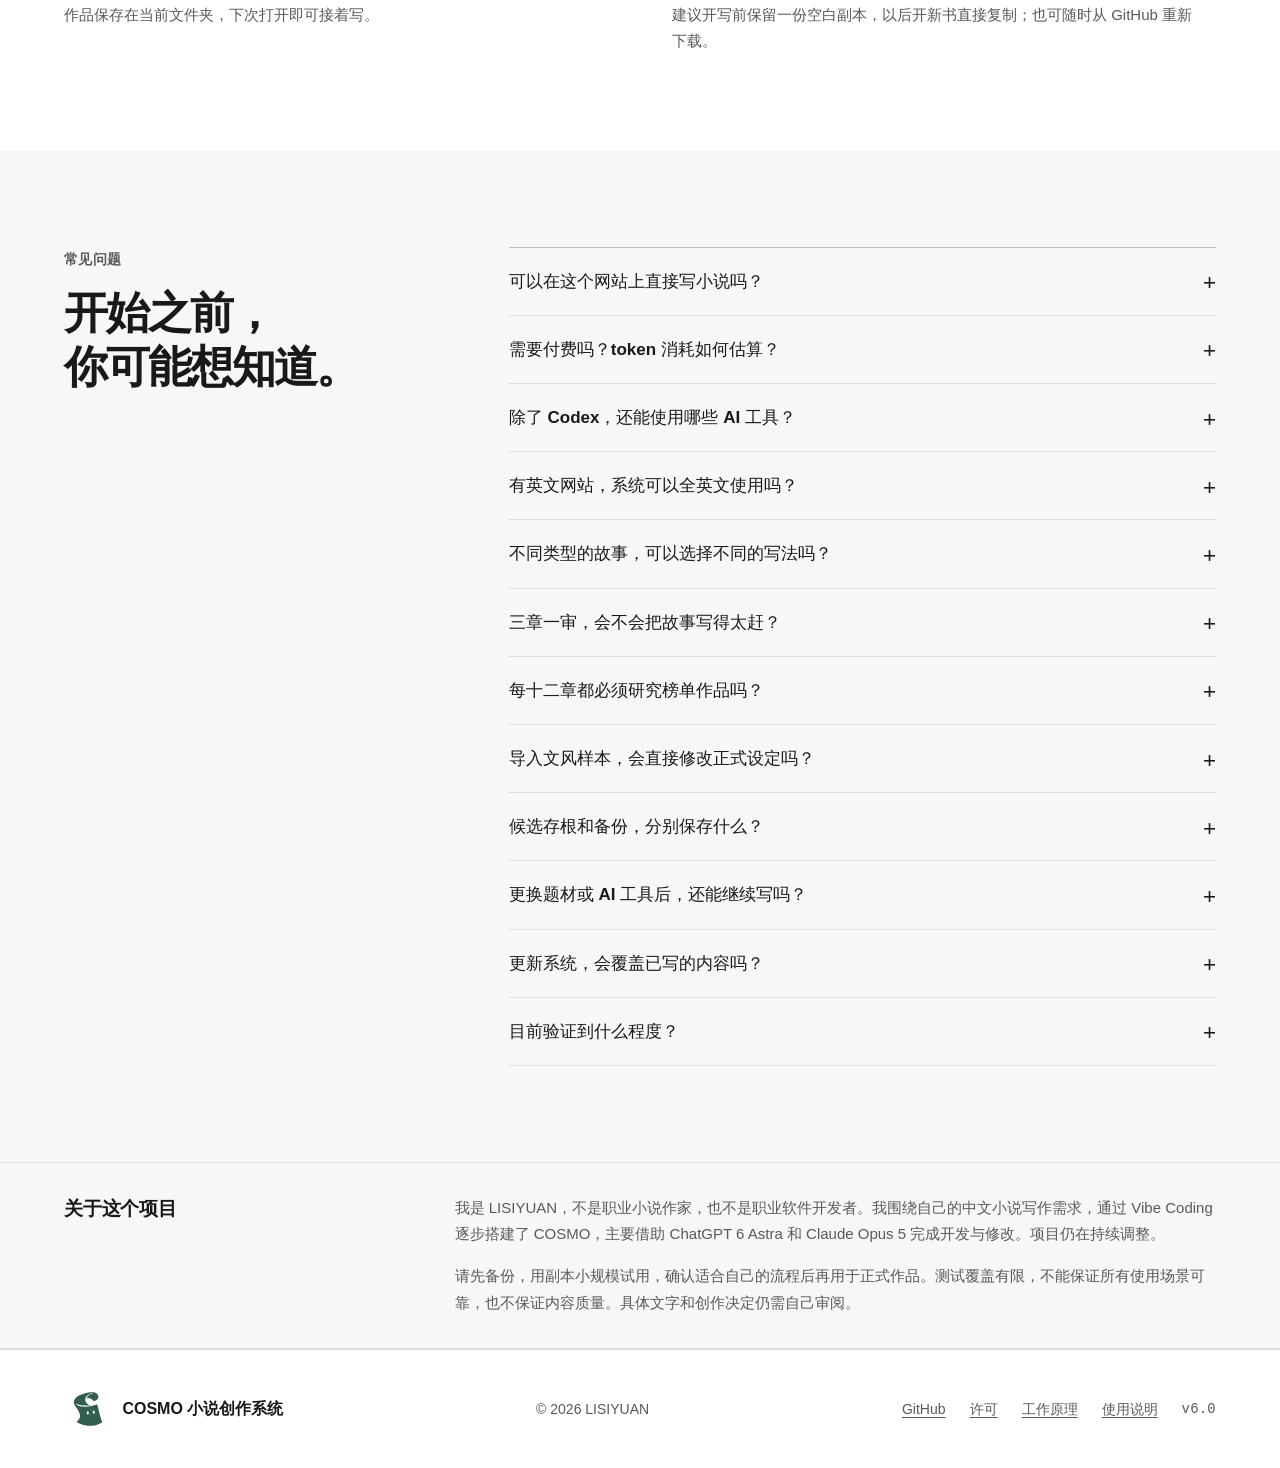
==== commit 3bbda068: "Update bilingual website copy and story-memory headline" ====
--- a/docs/index.html
+++ b/docs/index.html
@@ -3,9 +3,9 @@
 <head>
 <meta charset="utf-8"><meta name="viewport" content="width=device-width, initial-scale=1">
 <meta name="theme-color" content="#ffffff"><meta name="author" content="LISIYUAN">
-<title>COSMO 小说创作系统 · 6.0｜让故事走远</title>
-<meta name="description" content="一套配合 AI 助手使用的本地小说创作系统。从开书探索、文风参考到逐章写作，以三章小审查、十二章大审查，让大纲持续回应真正写出的故事。">
-<link rel="stylesheet" href="assets/showcase.css?v=6.0-begin"><script src="assets/showcase.js?v=6.0-direct" defer></script>
+<title>COSMO 小说创作系统 · 6.0｜故事从开篇写到终章，前情与伏笔始终不忘</title>
+<meta name="description" content="COSMO 是为 AI 代理打造的开源长篇小说工作流。人物、伏笔、大纲与每一次修改都被记录、核对，并交由作者定稿。三章一小审，十二章一大审。本地运行，无需 API 密钥。">
+<link rel="stylesheet" href="assets/showcase.css?v=6.0-copy"><script src="assets/showcase.js?v=6.0-copy" defer></script>
 <link rel="icon" href="assets/favicon.ico" type="image/x-icon">
 <link rel="alternate" hreflang="zh-CN" href="index.html"><link rel="alternate" hreflang="en" href="en/index.html"><link rel="alternate" hreflang="x-default" href="index.html">
 </head>
@@ -13,77 +13,78 @@
 <a class="skip" href="#main">跳到正文</a>
 <header class="masthead"><nav class="container nav" aria-label="主导航">
 <a class="brand" href="index.html" aria-current="page"><img class="brand-mark" src="assets/cosmo-scroll.svg" width="48" height="48" alt="卷页" aria-hidden="true">COSMO 小说创作系统</a>
-<div class="nav-links"><div class="language-switch" role="group" aria-label="语言 / Language"><a href="index.html" hreflang="zh-CN" lang="zh-CN" aria-current="page">中文</a><span aria-hidden="true">/</span><a href="en/index.html" hreflang="en" lang="en">English</a></div><a class="nav-optional" href="https://github.com/lisiyuan-cosmoli/cosmo-novel-writing-system">GitHub</a><a href="architecture.html">系统图解 ↗</a><a class="nav-cta" href="#begin">开始使用</a></div>
+<div class="nav-links"><div class="language-switch" role="group" aria-label="语言 / Language"><a href="index.html" hreflang="zh-CN" lang="zh-CN" aria-current="page">中文</a><span aria-hidden="true">/</span><a href="en/index.html" hreflang="en" lang="en">English</a></div><a class="nav-optional" href="https://github.com/lisiyuan-cosmoli/cosmo-novel-writing-system">GitHub</a><a href="architecture.html">工作原理</a><a class="nav-cta" href="#begin">免费下载</a></div>
 </nav></header>
 <main id="main">
 <section class="hero" aria-labelledby="hero-title"><div class="container">
-<div class="hero-copy"><p class="eyebrow">为长篇创作而设计 <span class="version">v<span data-system-version>6.0</span></span></p>
-<h1 id="hero-title">让故事走远，<br>让每一章有回响。</h1>
-<p class="hero-lead">与 AI 一起推敲故事，把人物、正文和创作决定保存在自己的项目里。<br class="desktop-break">从第一个想法，到下一章，都有清楚的来路。</p>
-<div class="actions"><a class="button" href="#begin">下载与开始使用 <span aria-hidden="true">→</span></a><a class="button secondary" href="architecture.html">了解系统如何运转</a></div>
-<p class="hero-caption">本地文件 · 作者决定 · 开源工作流</p></div>
+<div class="hero-copy"><p class="eyebrow">开源长篇小说工作流 <span class="version">v<span data-system-version>6.0</span></span></p>
+<h1 id="hero-title">故事从开篇写到终章，<br>前情与伏笔<span class="keep">始终不忘。</span></h1>
+<p class="hero-lead">COSMO 是为 AI 代理打造的长篇小说工作流。<br class="desktop-break">人物、伏笔、大纲与每一次修改，都被记录、核对，并交由你来定稿。</p>
+<div class="actions"><a class="button" href="#begin">免费下载 <span aria-hidden="true">→</span></a><a class="button secondary" href="architecture.html">看它如何运转</a></div>
+<p class="hero-caption">适用于 Claude Code、Codex、WorkBuddy 等 AI 代理 · 目前在 macOS 上完成验证</p></div>
 <figure class="workspace-preview" aria-labelledby="workspace-caption">
 <figcaption class="workspace-bar" id="workspace-caption"><span class="window-dots" aria-hidden="true"><i></i><i></i><i></i></span><span>COSMO / 一本新书</span><span class="preview-label">工作流示意</span></figcaption>
-<div class="workspace-body"><aside class="workspace-sidebar" aria-label="作品资料分类"><div class="workspace-name"><img class="brand-mark" src="assets/cosmo-scroll.svg" width="48" height="48" alt="卷页" aria-hidden="true">我的故事</div><div class="sidebar-label">资料随书保存</div><ul><li><span aria-hidden="true">▤</span> 创作意图</li><li><span aria-hidden="true">◇</span> 人物与设定</li><li><span aria-hidden="true">☷</span> 大纲与章卡</li><li class="selected"><span aria-hidden="true">▧</span> 本批正文</li><li><span aria-hidden="true">↺</span> 修改记录</li></ul><p class="sidebar-foot">一个项目，一部作品。</p></aside>
-<div class="workspace-main"><div class="workspace-heading"><div><p class="workspace-kicker">从已有约定，开始下一段</p><h2>这一批，从这里开始。</h2></div><img class="scroll-mascot" src="assets/cosmo-scroll.svg" width="96" height="96" alt="卷页，COSMO 小说创作系统标志"></div>
-<div class="workspace-columns"><article class="workspace-card"><span class="status-tag">已确认</span><h3>故事的约定</h3><p>本书承诺什么体验？<br>人物此刻知道什么？</p><div class="preview-rule"></div><span class="card-foot">设定 · 文风 · 当前状态</span></article><article class="workspace-card draft-card"><span class="status-tag blue">起草与回读</span><h3>本批章节候选</h3><p>带着依据写下去。<br>连读，再核对关联。</p><div class="preview-rule"></div><span class="card-foot">两遍检查 · 独立审稿</span></article><article class="workspace-card"><span class="status-tag">等待作者确认</span><h3>具体的改动清单</h3><p>读过完整正文。<br>确认同一份内容。</p><div class="preview-rule"></div><span class="card-foot">摘要批准 · 正式保存</span></article></div>
-<div class="workspace-note"><span class="note-check" aria-hidden="true">✓</span><span>采用的内容成为依据，未采用的想法仍可保留。</span></div></div></div>
-<p class="preview-disclaimer">这是本地工作流的示意。实际写作在你的文件与 AI 助手中完成，本网站不提供在线编辑器。</p>
+<div class="workspace-body"><aside class="workspace-sidebar" aria-label="作品资料分类"><div class="workspace-name"><img class="brand-mark" src="assets/cosmo-scroll.svg" width="48" height="48" alt="卷页" aria-hidden="true">我的故事</div><div class="sidebar-label">资料随书保存</div><ul><li><span aria-hidden="true">▤</span> 创作意图</li><li><span aria-hidden="true">◇</span> 人物与设定</li><li><span aria-hidden="true">☷</span> 大纲与章卡</li><li class="selected"><span aria-hidden="true">▧</span> 本批正文</li><li><span aria-hidden="true">↺</span> 修改记录</li></ul><p class="sidebar-foot">一本书，一个文件夹。</p></aside>
+<div class="workspace-main"><div class="workspace-heading"><div><p class="workspace-kicker">第 13–15 章 · 准备中</p><h2>下一批，<span class="keep">从这里开始。</span></h2></div><img class="scroll-mascot" src="assets/cosmo-scroll.svg" width="96" height="96" alt="卷页，COSMO 小说创作系统标志"></div>
+<div class="workspace-columns"><article class="workspace-card"><span class="status-tag">已确认</span><h3>动笔前的依据</h3><p>这本书承诺了什么？<br>人物此刻知道什么？</p><div class="preview-rule"></div><span class="card-foot">设定 · 文风 · 人物状态</span></article><article class="workspace-card draft-card"><span class="status-tag blue">起草与回读</span><h3>本批章节草稿</h3><p>依据资料起草，<br>连读后核对前后文。</p><div class="preview-rule"></div><span class="card-foot">两轮检查 · 独立审稿</span></article><article class="workspace-card"><span class="status-tag">待你确认</span><h3>改动清单</h3><p>读完全文，<br>确认后才正式保存。</p><div class="preview-rule"></div><span class="card-foot">确认后写入正式文件</span></article></div>
+<div class="workspace-note"><span class="note-check" aria-hidden="true">✓</span><span>未采用的方案不进正文，但完整保留，随时可查。</span></div></div></div>
+<p class="preview-disclaimer">界面为工作流示意。实际写作在你的 AI 工具与本地文件中完成，本站不提供在线编辑。</p>
 </figure>
-<div class="hero-foot"><span>资料随书保存</span><span>作者掌握取舍</span><span>大纲持续复盘</span></div>
+<div class="hero-foot"><span>无需 API 密钥</span><span>无需注册账号</span><span>作品文件保存在本地</span></div>
 </div></section>
 <section class="section" id="overview"><div class="container">
-<div class="intro-statement"><p class="eyebrow"><span class="rule"></span>从开头，走向长篇</p><h2>好故事需要灵感，<br>也需要记得自己走过的路。</h2></div>
+<div class="intro-statement"><p class="eyebrow"><span class="rule"></span>为什么需要 COSMO</p><h2>长篇最难的不是开头，<br>是第五十章。</h2></div>
 <div class="principles">
-<article class="principle"><span class="number">01</span><h3>设定有来处</h3><p>先接住作者已有的报告、想法与试写，再探索故事方向和文风。已经确认的选择，成为这本书自己的约定。</p></article>
-<article class="principle"><span class="number">02</span><h3>下一章有依据</h3><p>人物知道什么，关系发生了什么变化，哪些伏笔还未兑现。把本章需要的资料整理好，再开始起稿。</p></article>
-<article class="principle"><span class="number">03</span><h3>修改有回声</h3><p>从具体阅读问题出发，让审查结论改变后面的剧情安排。有效的修改保留下来，反复出现的问题留下记录。</p></article>
+<article class="principle"><span class="number">01</span><h3>记得住</h3><p>人物知道什么、关系走到哪一步、哪条伏笔尚未回收，都随每批定稿同步记录。下一章动笔前，相关资料已整理成包，交到 AI 手上。</p></article>
+<article class="principle"><span class="number">02</span><h3>跟得上</h3><p>故事在写作中生长，大纲也应随之修正。每三章回看、每十二章复盘，确定的调整直接写回大纲与章卡，后续章节始终依照同一份安排推进。</p></article>
+<article class="principle"><span class="number">03</span><h3>看得清</h3><p>AI 的每一次改动，先进入候选区并生成清单。你确认之后才写入正文；确认后内容若再有变化，必须重新确认。</p></article>
 </div></div></section>
 <section class="section tint" id="process"><div class="container">
-<div class="section-head"><div><p class="eyebrow">日常写作 / 一批章节的循环</p><h2>把一章写好，<br>再把它接进整本书。</h2></div><p>你与 AI 助手讨论、起草和修改。系统负责整理资料、核对改动、保存记录，让每一步都有可查看的依据。</p></div>
-<div class="switches" role="group" aria-label="查看一章的不同阶段" data-switch-group="chapter" hidden>
+<div class="section-head"><div><p class="eyebrow">日常写作</p><h2>每一批章节，<br>都走完这四步。</h2></div><p>默认三章一批，可调整为一章一批，最多五章。创作由你与 AI 完成；资料整理、检查与保存，由系统负责。</p></div>
+<div class="switches" role="group" aria-label="查看一批章节的四个步骤" data-switch-group="chapter" hidden>
 <button class="switch" type="button" data-panel="plan" aria-controls="plan" aria-pressed="true">01 准备</button><button class="switch" type="button" data-panel="draft" aria-controls="draft" aria-pressed="false">02 起稿</button><button class="switch" type="button" data-panel="read" aria-controls="read" aria-pressed="false">03 回读</button><button class="switch" type="button" data-panel="save" aria-controls="save" aria-pressed="false">04 确认与保存</button>
 </div>
-<article class="flow-panel" id="plan" data-panel-group="chapter"><div class="flow-copy"><span class="number">01 / 准备</span><h3>先看见这一章的方向</h3><p>从当前大纲与人物状态出发，确定本章重心、要呈现的信息和结束位置。紧张的推进、日常的细节、关系的变化，都可以成为章节重心。</p><div class="role-note"><strong>作者决定</strong>这一章最值得写什么，哪些变化应当发生。</div></div><div class="document-stack"><div class="document-title"><strong>本章开工简报</strong><span class="subtle-label">PREPARE</span></div><div class="doc-row"><span>创作意图</span><span>这本书承诺怎样的体验</span></div><div class="doc-row"><span>当前大纲</span><span>主线方向与近期安排</span></div><div class="doc-row"><span>人物与伏笔</span><span>此刻的状态和待回应之处</span></div><div class="doc-row"><span>本章设计</span><span>重心、信息与结束位置</span></div></div></article>
-<article class="flow-panel" id="draft" data-panel-group="chapter"><div class="flow-copy"><span class="number">02 / 起稿</span><h3>让需要的资料进入这次写作</h3><p>将本章所需的设定、文风样本、近期正文与历史依据整理成读取包。AI 助手据此起草，作者可以补充段落、调整重心或要求重新尝试。</p><div class="role-note"><strong>系统协助</strong>按档位控制资料量，列明来源，检查准备是否齐全。</div></div><div class="document-stack"><div class="document-title"><strong>本章读取包</strong><span class="subtle-label">CONTEXT</span></div><div class="doc-row"><span>故事约定</span><span>设定与创作边界</span></div><div class="doc-row"><span>叙述声音</span><span>已采用的文风样本</span></div><div class="doc-row"><span>已发生的事</span><span>近期正文与相关历史</span></div><div class="doc-row"><span>本次任务</span><span>章节卡与作者要求</span></div></div></article>
-<article class="flow-panel" id="read" data-panel-group="chapter"><div class="flow-copy"><span class="number">03 / 回读</span><h3>从阅读问题找到修改位置</h3><p>两遍检查先诊断追读体验，再核对连续性与语言；统一修改后从头连读。每批另做一次独立审稿，弧末再通读，核对修改是否回应了原来的问题。</p><div class="role-note"><strong>作者判断</strong>人物是否可信、读起来是否顺畅、哪些声音值得留下。</div></div><div class="document-stack"><div class="document-title"><strong>回读与修改</strong><span class="subtle-label">REVISE</span></div><div class="doc-row"><span>因果</span><span>行动与结果接得上吗</span></div><div class="doc-row"><span>人物</span><span>选择有可信的理由吗</span></div><div class="doc-row"><span>语言</span><span>叙述与对白适合这本书吗</span></div><div class="doc-row"><span>关联回读</span><span>改动有没有引入新矛盾</span></div></div></article>
-<article class="flow-panel" id="save" data-panel-group="chapter"><div class="flow-copy"><span class="number">04 / 确认与保存</span><h3>把看过的这一稿保存下来</h3><p>正文与相关记录进入同一份候选。系统先试算检查，作者确认这一份具体改动后，再一起保存，并为下一章更新状态。</p><div class="role-note"><strong>保存前再次核对</strong>候选内容或相关正式文件发生变化，就重新检查与确认。</div></div><div class="document-stack"><div class="document-title"><strong>本次改动清单</strong><span class="subtle-label">COMMIT</span></div><div class="doc-row"><span>正文</span><span>准备采用的章节</span></div><div class="doc-row"><span>状态与事实</span><span>这一章真正发生的变化</span></div><div class="doc-row"><span>作者确认</span><span>绑定同一份内容摘要</span></div><div class="doc-row"><span>保存记录</span><span>可查看的改动与恢复依据</span></div></div></article>
+<article class="flow-panel" id="plan" data-panel-group="chapter"><div class="flow-copy"><span class="number">01 / 准备</span><h3>动笔之前，先定方向</h3><p>以当前大纲和人物状态为起点，确定本章的重心、要交代的信息与收尾位置。重心可以是冲突的推进，也可以是日常细节或关系的变化。</p><div class="role-note"><strong>由你决定</strong>这一章最值得写什么，哪些变化必须发生。</div></div><div class="document-stack"><div class="document-title"><strong>本章开工简报</strong><span class="subtle-label">PREPARE</span></div><div class="doc-row"><span>创作意图</span><span>本书要给读者的体验</span></div><div class="doc-row"><span>当前大纲</span><span>主线走向与近期安排</span></div><div class="doc-row"><span>人物与伏笔</span><span>此刻的状态与未回收的线索</span></div><div class="doc-row"><span>本章设计</span><span>重心、信息与收尾</span></div></div></article>
+<article class="flow-panel" id="draft" data-panel-group="chapter"><div class="flow-copy"><span class="number">02 / 起稿</span><h3>该读的资料，一份不落</h3><p>设定、文风样本、近期正文与相关历史，被整理成一份读取包交给 AI 起草。你可以补写段落、调整重心，或要求重写。</p><div class="role-note"><strong>系统负责</strong>控制资料体量，标注每项来源；缺少必要的前文时，拒绝生成读取包。</div></div><div class="document-stack"><div class="document-title"><strong>本章读取包</strong><span class="subtle-label">CONTEXT</span></div><div class="doc-row"><span>故事约定</span><span>设定与创作边界</span></div><div class="doc-row"><span>叙述声音</span><span>已采用的文风样本</span></div><div class="doc-row"><span>前情</span><span>近期正文与相关历史</span></div><div class="doc-row"><span>本次任务</span><span>章卡与你的要求</span></div></div></article>
+<article class="flow-panel" id="read" data-panel-group="chapter"><div class="flow-copy"><span class="number">03 / 回读</span><h3>连读一遍，再动笔修改</h3><p>第一轮检查读者是否愿意读下去，第二轮核对连续性与语言；统一修改后从头连读。每批另做一次独立审稿，一段剧情收尾时再整体通读。</p><div class="role-note"><strong>由你判断</strong>人物是否可信，行文是否顺畅，哪些句子值得留下。</div></div><div class="document-stack"><div class="document-title"><strong>回读清单</strong><span class="subtle-label">REVISE</span></div><div class="doc-row"><span>因果</span><span>行动与结果是否相接</span></div><div class="doc-row"><span>人物</span><span>选择是否可信</span></div><div class="doc-row"><span>语言</span><span>叙述与对白是否贴合本书</span></div><div class="doc-row"><span>前后文</span><span>修改是否引入新矛盾</span></div></div></article>
+<article class="flow-panel" id="save" data-panel-group="chapter"><div class="flow-copy"><span class="number">04 / 确认与保存</span><h3>你确认的版本，才会成为正文</h3><p>正文与人物状态、事实记录一同进入候选区。系统先试算检查、列出改动清单；你确认后，全部内容一次写入，并为下一章更新状态。</p><div class="role-note"><strong>保存前再核一次</strong>确认后若稿件或相关文件发生变化，必须重新检查、重新确认。</div></div><div class="document-stack"><div class="document-title"><strong>本次改动清单</strong><span class="subtle-label">COMMIT</span></div><div class="doc-row"><span>正文</span><span>待采用的章节</span></div><div class="doc-row"><span>状态与事实</span><span>本批真实发生的变化</span></div><div class="doc-row"><span>你的确认</span><span>绑定这一版内容的摘要</span></div><div class="doc-row"><span>保存记录</span><span>可查看，可恢复</span></div></div></article>
 </div></section>
 <section class="section" id="quality"><div class="container review-layout">
-<div class="review-copy"><p class="eyebrow">6.0 / 按作品选择创作方式</p><h2>读者往下读的动力，<br>要一段一段地看。</h2><p>新书默认通用模式，围绕阅读期待和阶段发展，可以写关系、认识与体验，也允许自然收束。选择升级对抗模式后，再核对对手、升级和爽感兑现。没有模式字段的旧引擎卡沿用原解释；未启用引擎的旧书不因升级被迫补卡。</p><p>默认每批三章，也可一章一批；批次上限可在项目配置中调整，最多五章。每三章回看近期体验，每十二章或弧末复盘阶段结构，写出加强措施或保留原规划的理由。先读正文，再与作者交流；相关榜单研究可选，不做说明理由，同轮不重复访谈。</p><a class="text-link" href="architecture.html#review">看审查怎样影响下一章 <span aria-hidden="true">↗</span></a></div>
-<div><figure class="rhythm-board"><figcaption class="board-heading"><strong>一个十二章的审查周期</strong><span>按实际定稿阅读顺序</span></figcaption>
-<ol class="chapter-track" aria-label="第三、六、九章小审查，第十二章大审查并包含本次小审查"><li>01</li><li>02</li><li class="small">03</li><li>04</li><li>05</li><li class="small">06</li><li>07</li><li>08</li><li class="small">09</li><li>10</li><li>11</li><li class="large">12</li></ol>
-<div class="review-pair"><article><strong>3<small>章</small></strong><h3>小审查 · 近期体验</h3><p>期待有没有推进？情绪与关系有没有变化？读者为何继续？</p></article><article><strong>12<small>章</small></strong><h3>大审查 · 阶段结构</h3><p>阶段承诺怎样实现？哪些安排应当保留，哪些需要调整？</p></article></div>
-<div class="feedback-return">↳ 审查发现 → 原大纲与章卡 → 后续写作</div></figure><p class="note">大审查包含当次小审查。程序识别待办，由作者与 AI 实际阅读、研究和判断；这些检查不等于文学质量评分。</p></div>
+<div class="review-copy"><p class="eyebrow">阶段审查</p><h2>三章一小审，<br>十二章一大审。</h2><p>写得越顺，越容易跑偏。COSMO 按实际定稿的章节计数，到点提醒审查：小审查关注最近几章的阅读体验，大审查检视整个阶段的结构是否立得住。</p><p>审查从读正文开始，再与你交流。确定的调整写回原大纲与章卡，后续章节直接依照执行；决定维持原计划，也要写明理由。</p><a class="text-link" href="architecture.html#review">看审查如何改变后续章节 <span aria-hidden="true">↗</span></a></div>
+<div><figure class="rhythm-board"><figcaption class="board-heading"><strong>一个十二章的审查周期</strong><span>按实际定稿顺序计数</span></figcaption>
+<ol class="chapter-track" aria-label="第三、六、九章小审查，第十二章大审查并包含当次小审查"><li>01</li><li>02</li><li class="small">03</li><li>04</li><li>05</li><li class="small">06</li><li>07</li><li>08</li><li class="small">09</li><li>10</li><li>11</li><li class="large">12</li></ol>
+<div class="review-pair"><article><strong>3<small>章</small></strong><h3>小审查 · 近期体验</h3><p>期待是否推进？情绪与关系是否变化？读者为何继续读下去？</p></article><article><strong>12<small>章</small></strong><h3>大审查 · 阶段结构</h3><p>这一阶段对读者的承诺是否兑现？哪些安排保留，哪些调整？</p></article></div>
+<div class="feedback-return">↳ 审查结论 → 写回大纲与章卡 → 指导后续写作</div></figure><p class="note">大审查包含当次小审查。程序负责提醒与记录，阅读和判断由你与 AI 完成。审查不是给小说打分。</p></div>
 </div></section>
 <section class="section feature-band" id="technical"><div class="container">
-<div class="technical-layout"><div class="technical-copy"><p class="eyebrow">技术理念 / 人、工具与作品</p><h2>故事由人取舍，<br>过程有迹可循。</h2><p>一套由 Markdown 资料与 Python 工具组成的本地工作流。创作判断、流程执行、作品记录各有职责，也彼此连接。</p><a class="text-link" href="architecture.html">进入系统图解 <span aria-hidden="true">↗</span></a></div>
-<div class="mini-system" aria-label="作者与 AI 共同创作，通过工具核对和保存，形成下一章所需的作品依据"><div class="mini-layer"><strong>作者 × AI 助手</strong><span>讨论 · 起草 · 阅读 · 取舍</span></div><div class="mini-arrow" aria-hidden="true">↓</div><div class="mini-layer"><strong>创作系统</strong><span>准备 · 检查 · 确认 · 保存</span></div><div class="mini-arrow" aria-hidden="true">↓ ↑</div><div class="mini-layer"><strong>本书资料与记录</strong><span>设定 · 正文 · 状态 · 历史</span></div></div></div>
-<div class="principle-list"><article><h3>一个大纲，持续修订</h3><p>审查沿原有候选流程回写，让后续章节使用同一份有效安排。</p></article><article><h3>问题记录，带着证据</h3><p>从可见对话与运行证据中整理问题，保留处理、验证与暂不升级的理由。</p></article><article><h3>干净母版，独立作品</h3><p>通用方法进入系统；作品资料留在各自目录。更新时先检查本地差异。</p></article></div>
+<div class="technical-layout"><div class="technical-copy"><p class="eyebrow">本地优先</p><h2>没有服务器，没有账号，<br>只有你的文件夹。</h2><p>COSMO 由 Markdown 流程文档与 Python 工具组成，只依赖 Python 标准库。流程文档告诉 AI 每一步该做什么，工具负责整理、检查与保存；你的小说以普通文件的形式留在本地。</p><a class="text-link" href="architecture.html">查看完整工作原理 <span aria-hidden="true">↗</span></a></div>
+<div class="mini-system" aria-label="你与 AI 共同创作，COSMO 负责整理、检查和保存，结果写入本书项目，成为下一章的依据"><div class="mini-layer"><strong>你 × AI 助手</strong><span>讨论 · 起草 · 阅读 · 取舍</span></div><div class="mini-arrow" aria-hidden="true">↓</div><div class="mini-layer"><strong>COSMO 工作流</strong><span>整理 · 检查 · 确认 · 保存</span></div><div class="mini-arrow" aria-hidden="true">↓ ↑</div><div class="mini-layer"><strong>本书项目</strong><span>设定 · 正文 · 人物状态 · 修改历史</span></div></div></div>
+<div class="principle-list"><article><h3>一份大纲，持续修订</h3><p>审查确定的调整直接写回原大纲，不会出现新旧两套安排并存。</p></article><article><h3>每个问题，都有证据</h3><p>返工、误解与卡点连同证据一并记录，写明处理方式与验证结果。</p></article><article><h3>系统与作品，互不干扰</h3><p>系统更新只涉及工具与通用规则；遇到无法识别的本地改动，更新会自动停止。</p></article></div>
 </div></section>
 <section class="section" id="begin"><div class="container begin-grid">
-<div class="begin-intro"><p class="eyebrow">下载与开始使用</p><h2>一个文件夹，<br>一句话，就能开始。</h2><p>下载并解压系统，把整个文件夹拖进 ChatGPT Codex、Claude Code 或 WorkBuddy 等 AI 代理的工作区，发送下面这句话。接下来，跟着 AI 的引导一步一步推进。</p>
-<div class="download-links"><a class="button" href="https://github.com/lisiyuan-cosmoli/cosmo-novel-writing-system/releases">下载系统 <span aria-hidden="true">↗</span></a><a class="button outline" href="https://github.com/lisiyuan-cosmoli/cosmo-novel-writing-system">GitHub 源码</a></div>
-<p class="note"><strong>目前仅在 macOS 上完成验证。</strong>Windows、Linux 与 WSL 用户需自行适配和测试，本版不保证兼容。</p>
-<p class="note">AI 需能读写文件和运行命令；如果拖入后尚未打开项目，选择该文件夹作为工作目录即可。运行环境与其他工具见 <a href="#ai-tools">使用说明</a>。</p></div>
-<div class="begin-workspace"><div class="command-box"><div class="command-head"><span>发给 AI 的开书提示词</span><button class="copy-button" type="button" id="copy-command" hidden>复制提示词</button></div><p class="start-prompt" id="start-command">请先阅读这个文件夹里的 AGENTS.md 和 START_HERE.md，按其中的流程引导我开始创作一本小说。</p><p class="note">拖入文件夹后，粘贴并发送。环境检查和准备工作由 AI 按入口说明处理。</p><p id="copy-status" class="copy-status" role="status" aria-live="polite"></p></div>
-<div class="begin-next"><p class="eyebrow">发出提示词之后</p><h3>从你的想法聊起。</h3><p>有大纲、人物设定或试写，就把材料一并交给 AI。还没想好也没关系，可以先聊想写什么、希望怎样合作。</p></div></div>
-<div class="begin-notes"><article><h3>继续这本书</h3><p>作品会保存在当前文件夹，下次打开它就能继续写。</p></article><article><h3>再开一本新书</h3><p>如果不想每次下载，可以在开始写作前备份一份空白模板。以后开新书时，复制这份模板即可；也可以从 GitHub 重新下载。</p></article></div>
+<div class="begin-intro"><p class="eyebrow">开始使用</p><h2>下载，拖入，<br>说一句话。</h2><p>解压后，把整个文件夹拖进 Claude Code、ChatGPT Codex 或 WorkBuddy 等 AI 代理的工作区，发送右侧的开书指令。接下来，AI 会一步步引导你完成开书。</p>
+<div class="download-links"><a class="button" href="https://github.com/lisiyuan-cosmoli/cosmo-novel-writing-system/releases">免费下载 <span aria-hidden="true">↗</span></a><a class="button outline" href="https://github.com/lisiyuan-cosmoli/cosmo-novel-writing-system">GitHub 源码</a></div>
+<p class="note"><strong>目前仅在 macOS 上完成验证。</strong>Windows、Linux 与 WSL 需自行适配和测试，本版不保证兼容。</p>
+<p class="note">AI 工具需具备读写文件和运行命令的能力，普通聊天附件无法使用。如拖入后未自动打开项目，请将该文件夹设为工作目录。更多可用工具见<a href="#ai-tools">常见问题</a>。</p></div>
+<div class="begin-workspace"><div class="command-box"><div class="command-head"><span>开书指令</span><button class="copy-button" type="button" id="copy-command" hidden>复制</button></div><p class="start-prompt" id="start-command">请先阅读这个文件夹里的 AGENTS.md 和 START_HERE.md，按其中的流程引导我开始创作一本小说。</p><p class="note">粘贴并发送即可。Python 环境检查与项目初始化，由 AI 按入口说明完成。</p><p id="copy-status" class="copy-status" role="status" aria-live="polite"></p></div>
+<div class="begin-next"><p class="eyebrow">接下来</p><h3>从你想写的故事聊起。</h3><p>已有大纲、人设或试写，一并交给 AI；还没有头绪，也可以从一个念头开始，聊聊想写的故事和希望的合作方式。</p></div></div>
+<div class="begin-notes"><article><h3>继续写作</h3><p>作品保存在当前文件夹，下次打开即可接着写。</p></article><article><h3>开启新书</h3><p>建议开写前保留一份空白副本，以后开新书直接复制；也可随时从 GitHub 重新下载。</p></article></div>
 </div></section>
-<section class="section tint" id="questions"><div class="container faq-layout"><div><p class="eyebrow">使用前，了解几件事</p><h2>把能力与边界<br>说清楚。</h2></div><div class="faq">
-<details><summary>这是一个可以在线写小说的网站吗？</summary><div class="answer"><p>本页用于介绍系统。正文起草、研究与改稿由你使用的 AI 助手完成，Python 工具负责本地流程。系统核心脚本可以离线运行；AI 服务如何联网、如何处理资料，取决于你选择的工具。</p></div></details>
-<details><summary>会调用付费 API 吗？token 消耗怎么估算？</summary><div class="answer"><p>系统没有内置付费 API，也不代你调用模型。使用外部 AI 助手时，是否收费以及如何计费，由你选择的服务决定。</p><p>即使处理相同文字，模型的分词方式不同，token 数也可能不同。带入的上下文、读取档位和来回讨论的次数都会影响消耗。系统中的字符预算只用于控制整理出的资料量，不是 token 或费用上限；实际用量和费用以所用服务为准。</p></div></details>
-<details id="ai-tools"><summary>除了 Codex，还可以考虑哪些 AI 工具？</summary><div class="answer"><p>可以继续用熟悉的 Codex，也可以从以下工具中选择一个试用。它们的常见入口不同，部分工具同时提供多种界面。</p><p><strong>桌面工作区：</strong><a href="https://www.workbuddy.ai/docs/workbuddy/Quickstart">WorkBuddy</a>；<a href="https://code.claude.com/docs/en/overview">Claude Code</a> 也提供桌面、编辑器与终端入口。</p><p><strong>编辑器内代理：</strong><a href="https://cursor.com/docs/agent/overview">Cursor Agent</a>、<a href="https://code.visualstudio.com/learn/agents/1-using-tools-with-agents">GitHub Copilot（VS Code 代理）</a>、<a href="https://docs.cline.bot/cline-overview">Cline</a>。</p><p><strong>命令行工具：</strong><a href="https://developers.openai.com/codex/cli/">Codex CLI</a>、Claude Code、<a href="https://geminicli.com/docs/reference/tools/">Gemini CLI</a>；Cline 也有命令行入口。</p><p>目前仅在 macOS 上完成验证，需要 Python 3.9 或以上。Windows、Linux 与 WSL 等其他环境尚未验证；如需使用，请自行适配并测试，确认文件保存、备份和恢复正常后再用于正式作品。由代理检查环境。所用模式需能读取整个项目、运行命令，并保存修改。仅上传聊天附件不够；使用云端工作区，还需确认完整项目怎样导出或同步回来。若使用 Claude 的其他文件工作模式，请单独核对这些能力。</p><p>以上链接为官方资料，核对日期为 2026-09-23。名单不代表本系统已逐一验证兼容，也不评价写作质量。先用独立副本试用；工具支持 Windows 不代表本系统已支持原生 Windows。不同工具与模型的费用和 token 用量仍需分别核对。</p></div></details>
-<details id="language-support"><summary>有英文网站，是否可以全英文使用系统？</summary><div class="answer"><p>网站提供完整的中英文介绍，系统内核、模板和使用文档仍以中文为主。英文网站不代表内核已英文化，也不承诺完整的英文操作体验。</p><p>可以按项目许可自行改造成其他语言，但需要同步适配提示词与模板、中文路径和字段解析，以及语言检查，并用示例项目验证。</p></div></details>
-<details><summary>三章一次审查，会不会把所有故事都写快？</summary><div class="answer"><p>审查关注阅读动力。舒缓的章节也可以通过新的感受、关系变化或信息提供推进。应先解释具体段落哪里失去吸引力，再决定是否加速，避免机械增加反转和冲突。</p><p>程序提示待办，审查结论由作者与 AI 阅读后形成。没有必要为了填满表格改掉有效的叙述。</p></div></details>
-<details><summary>需要每十二章都研究榜单吗？</summary><div class="answer"><p>榜单正文研究可选，不开展时说明理由。若开展，由具备浏览能力的 AI 助手选择同类作品，实际阅读合法可访问的连续正文，并记录来源、日期与阅读范围，提炼可用于本书的通用方法。</p><p>访问受限时如实记录实际范围和补查条件，不自动新增下轮补查任务。工具本身不会自动联网，也不会把简介当成已读正文。</p></div></details>
-<details><summary>导入文风样本，会直接改掉正式设定吗？</summary><div class="answer"><p>选定的样本先进入候选：新书开书使用 INIT，已开书修订使用 REVISE。补齐样本分析，再按原有流程检查并批准同一摘要，正式样本才会更新。</p><p>旧书补做开书时可明确选择 INIT；两种候选并存时，工具会要求先选清本轮处理的对象。文风档、题材插件与创作模式分别选择。</p></div></details>
-<details><summary>候选存根和备份，各自保存什么？</summary><div class="answer"><p>6.0 成功提交章节后，将候选保留到存根目录，并在结果中给出位置。提交期间又保存的内容可以在那里核对；它不会自动成为正式稿，也不能沿用原先的批准。</p><p>常规备份保存当前有效内容，不含候选、存根、读取包和事务历史。重要的未采纳内容需另行保存。中断事务的现场备份只能保住现场，不保证恢复出自洽作品；恢复前仍须核对记录。</p></div></details>
-<details><summary>换题材、换 AI 工具，还能继续吗？</summary><div class="answer"><p>系统通过本地文件保存约定与进度，可以交给兼容本地文件工作的 AI 助手继续。按需启用 <span data-plugin-count>4</span> 类题材插件，包括悬疑推理、言情情感、科幻奇幻和网文连载，也可以不装插件。</p><p>更换助手时重新读取本书入口与当前状态，后续取舍仍以作者确认的内容为依据。</p></div></details>
-<details><summary>更新系统，会覆盖书里的内容吗？</summary><div class="answer"><p>开新书时，可以复制预先保留的空白模板，也可以重新下载系统。已有作品继续使用原文件夹。同步会核对已记录的安装基线；遇到未知差异或本地修改时默认停止，识别出的书内定制按保留规则处理。</p><p>系统更新不代表采用新的故事方案，也不替作者完成内容修订。</p></div></details>
-<details><summary>目前验证到了什么程度？</summary><div class="answer"><p>6.0 发布自测为 <strong class="mono" data-release-tests>446 / 446</strong> 项通过，覆盖初始化、读取包、提交、修订、阶段审查记录、同步与恢复等软件流程。</p><p>软件检查通过不能证明小说好看。人物、语言和阅读动力仍需要实际审阅与读者反馈。详细范围见<a href="https://github.com/lisiyuan-cosmoli/cosmo-novel-writing-system/blob/main/%E4%BA%A4%E4%BB%98%E9%AA%8C%E6%94%B6%E6%8A%A5%E5%91%8A.md">交付验收报告</a>与<a href="https://github.com/lisiyuan-cosmoli/cosmo-novel-writing-system/blob/main/%E5%B7%B2%E7%9F%A5%E9%99%90%E5%88%B6.md">已知限制</a>。</p></div></details>
+<section class="section tint" id="questions"><div class="container faq-layout"><div><p class="eyebrow">常见问题</p><h2>开始之前，<br>你可能想知道。</h2></div><div class="faq">
+<details><summary>可以在这个网站上直接写小说吗？</summary><div class="answer"><p>不可以。本站只做介绍。起草、研究与改稿由你使用的 AI 工具完成，流程由本地 Python 工具执行。核心脚本可以离线运行；AI 服务是否联网、如何处理资料，取决于你选择的工具。</p></div></details>
+<details><summary>需要付费吗？token 消耗如何估算？</summary><div class="answer"><p>COSMO 免费开源，不内置任何付费 API，也不会代你调用模型。你使用的 AI 工具如何计费，以该服务的规则为准。</p><p>token 用量难以精确预估：同一段文字在不同模型下的分词结果不同，带入的资料量和交流轮数也会影响消耗。系统中的字符预算只用于控制读取包的资料量，并非 token 或费用上限。建议先试写一两章，以实际账单为准。</p></div></details>
+<details id="ai-tools"><summary>除了 Codex，还能使用哪些 AI 工具？</summary><div class="answer"><p>只要能打开整个项目文件夹、读写文件并运行命令，即可使用。以下工具可供参考，选择熟悉的一种即可。</p><p><strong>桌面工作区：</strong><a href="https://www.workbuddy.ai/docs/workbuddy/Quickstart">WorkBuddy</a>；<a href="https://code.claude.com/docs/en/overview">Claude Code</a> 同时提供桌面、编辑器与终端入口。</p><p><strong>编辑器内代理：</strong><a href="https://cursor.com/docs/agent/overview">Cursor Agent</a>、<a href="https://code.visualstudio.com/learn/agents/1-using-tools-with-agents">GitHub Copilot（VS Code 代理）</a>、<a href="https://docs.cline.bot/cline-overview">Cline</a>。</p><p><strong>命令行工具：</strong><a href="https://developers.openai.com/codex/cli/">Codex CLI</a>、Claude Code、<a href="https://geminicli.com/docs/reference/tools/">Gemini CLI</a>；Cline 也提供命令行入口。</p><p>仅在聊天中上传附件无法使用。使用云端工作区时，请确认完整项目可以导出或同步回本地；使用 Claude 的其他文件工作模式时，请单独确认它能读取整个项目、运行命令并保存修改。</p><p>以上均为官方资料链接，核对日期为 2026-09-23。名单不代表已逐一验证兼容，也不构成写作质量评价。本版仅在 macOS 上完成验证，需要 Python 3.9 或以上；工具本身支持 Windows，不代表 COSMO 已支持原生 Windows。请先用独立副本试用。</p></div></details>
+<details id="language-support"><summary>有英文网站，系统可以全英文使用吗？</summary><div class="answer"><p>暂不支持。英文网站是介绍内容的翻译，系统内核、模板与使用文档仍以中文为主，不承诺完整的英文写作体验。</p><p>项目许可允许改造为其他语言，但需要同步适配提示词与模板、中文路径与字段解析，以及语言检查，并用示例项目完整验证。</p></div></details>
+<details id="reader-modes"><summary>不同类型的故事，可以选择不同的写法吗？</summary><div class="answer"><p>可以。新书默认使用“通用”模式，围绕读者期待与阶段发展进行检查，适合关系、成长、日常等题材，也允许故事自然收束。选择“升级对抗”模式后，才会额外核对对手、升级与爽点兑现。</p><p>从旧版本升级的作品不受影响：旧的设定卡沿用原有解释，未启用该功能的旧书无需补填。</p></div></details>
+<details><summary>三章一审，会不会把故事写得太赶？</summary><div class="answer"><p>不会。审查关注的是阅读动力，节奏舒缓的章节同样可以通过新的感受、关系变化或信息推进故事。先指出具体哪一段失去吸引力，再决定是否提速，不会机械地堆砌冲突和反转。</p><p>程序只负责提醒审查到期，结论由你与 AI 阅读后得出。有效的叙述不必为了填表而修改。</p></div></details>
+<details><summary>每十二章都必须研究榜单作品吗？</summary><div class="answer"><p>不必。榜单研究是可选项，不开展时写明理由即可。如需开展，由具备联网能力的 AI 工具挑选同类作品，阅读可合法访问的连续正文，记录来源、日期与阅读范围，并提炼可供本书借鉴的通用方法。</p><p>访问受限时如实记录实际阅读范围，不会自动追加下一轮的补查任务。COSMO 的工具本身不联网，也不会把作品简介当作已读正文。</p></div></details>
+<details><summary>导入文风样本，会直接修改正式设定吗？</summary><div class="answer"><p>不会。选定的样本先进入候选区：开书阶段使用 INIT 候选，已开书的修订使用 REVISE 候选。完成样本分析并经你确认后，才会更新正式文风样本。</p><p>旧书需要补做开书流程时，可以明确选择 INIT；两种候选同时存在时，工具会要求先选定本轮处理的对象。文风、题材插件与创作模式相互独立，分别选择。</p></div></details>
+<details><summary>候选存根和备份，分别保存什么？</summary><div class="answer"><p>6.0 在章节成功提交后，会将本次候选移入存根目录并告知位置。提交期间新保存的内容可在此核对；存根不会自动成为正式稿，也不能沿用此前的确认。</p><p>常规备份只保存当前有效内容，不包含候选、存根、读取包与事务历史。重要的未采用内容请另行保存。保存中断时的现场备份只能保留现场，不保证能恢复出前后一致的作品，恢复前请先核对记录。</p></div></details>
+<details><summary>更换题材或 AI 工具后，还能继续写吗？</summary><div class="answer"><p>可以。约定与进度都保存在本地文件中，换用其他支持本地文件操作的 AI 工具，同样可以接续。<span data-plugin-count>4</span> 类题材插件按需启用，包括悬疑推理、言情情感、科幻奇幻与网文连载，也可以不安装。</p><p>更换工具后，请让新的 AI 先读取本书入口与当前状态，后续取舍仍以你确认过的内容为准。</p></div></details>
+<details><summary>更新系统，会覆盖已写的内容吗？</summary><div class="answer"><p>不会。开新书时复制预留的空白模板或重新下载即可，已有作品继续使用原文件夹。更新前，系统会核对安装时的基线记录；遇到无法识别的差异或本地修改，默认停止，已识别的书内定制按保留规则处理。</p><p>系统更新不会替你采用新的故事方案，也不会改动已写好的内容。</p></div></details>
+<details><summary>目前验证到什么程度？</summary><div class="answer"><p>6.0 发布自测 <strong class="mono" data-release-tests>446 / 446</strong> 项全部通过，覆盖开书、读取包、提交、修订、阶段审查记录、同步与恢复等软件流程。</p><p>软件检查通过，不能证明小说好看。人物、语言与阅读动力，仍需要真实的阅读与读者反馈来检验。详细范围见<a href="https://github.com/lisiyuan-cosmoli/cosmo-novel-writing-system/blob/main/%E4%BA%A4%E4%BB%98%E9%AA%8C%E6%94%B6%E6%8A%A5%E5%91%8A.md">交付验收报告</a>与<a href="https://github.com/lisiyuan-cosmoli/cosmo-novel-writing-system/blob/main/%E5%B7%B2%E7%9F%A5%E9%99%90%E5%88%B6.md">已知限制</a>。</p></div></details>
 </div></div></section>
 <section class="project-note" aria-labelledby="project-note-title"><div class="container project-note-inner"><h2 id="project-note-title">关于这个项目</h2><div><p>我是 LISIYUAN，不是职业小说作家，也不是职业软件开发者。我围绕自己的中文小说写作需求，通过 Vibe Coding 逐步搭建了 COSMO，主要借助 ChatGPT 6 Astra 和 Claude Opus 5 完成开发与修改。项目仍在持续调整。</p><p>请先备份，用副本小规模试用，确认适合自己的流程后再用于正式作品。测试覆盖有限，不能保证所有使用场景可靠，也不保证内容质量。具体文字和创作决定仍需自己审阅。</p></div></div></section>
 </main>
-<footer class="footer"><div class="container footer-row"><a class="brand" href="index.html"><img class="brand-mark" src="assets/cosmo-scroll.svg" width="48" height="48" alt="卷页" aria-hidden="true">COSMO 小说创作系统</a><span>© 2026 LISIYUAN</span><div class="footer-links"><a href="https://github.com/lisiyuan-cosmoli/cosmo-novel-writing-system">GitHub</a><a href="https://github.com/lisiyuan-cosmoli/cosmo-novel-writing-system/blob/main/NOTICE">许可</a><a href="architecture.html">系统图解</a><a href="https://github.com/lisiyuan-cosmoli/cosmo-novel-writing-system/blob/main/%E4%BD%BF%E7%94%A8%E8%AF%B4%E6%98%8E_%E7%BB%99%E4%BD%A0%E8%87%AA%E5%B7%B1%E7%9C%8B.md">使用说明</a><span class="mono">v6.0</span></div></div></footer>
+<footer class="footer"><div class="container footer-row"><a class="brand" href="index.html"><img class="brand-mark" src="assets/cosmo-scroll.svg" width="48" height="48" alt="卷页" aria-hidden="true">COSMO 小说创作系统</a><span>© 2026 LISIYUAN</span><div class="footer-links"><a href="https://github.com/lisiyuan-cosmoli/cosmo-novel-writing-system">GitHub</a><a href="https://github.com/lisiyuan-cosmoli/cosmo-novel-writing-system/blob/main/NOTICE">许可</a><a href="architecture.html">工作原理</a><a href="https://github.com/lisiyuan-cosmoli/cosmo-novel-writing-system/blob/main/%E4%BD%BF%E7%94%A8%E8%AF%B4%E6%98%8E_%E7%BB%99%E4%BD%A0%E8%87%AA%E5%B7%B1%E7%9C%8B.md">使用说明</a><span class="mono">v6.0</span></div></div></footer>
 </body></html>
--- a/docs/assets/showcase.css
+++ b/docs/assets/showcase.css
@@ -70,6 +70,7 @@
 .button.secondary,.button.outline { color: #005aa7; background: var(--soft-blue); border-color: var(--soft-blue); }
 .button.secondary:hover,.button.outline:hover { background: #dbeeff; border-color: #dbeeff; }
 .hero-caption { margin-top: 1rem; font-size: .875rem; color: var(--muted); }
+.keep { display: inline-block; }
 .text-link { display: inline-flex; align-items: center; gap: .8rem; color: var(--accent); font-weight: 650; text-decoration: none; padding-block: .5rem; }
 .text-link:hover { text-decoration: underline; }
 .workspace-preview { margin: 3.5rem auto 0; border: 1px solid #d2d2d2; border-radius: 10px; background: #fff; box-shadow: 0 12px 40px #1919190d, 0 2px 6px #19191908; overflow: hidden; }
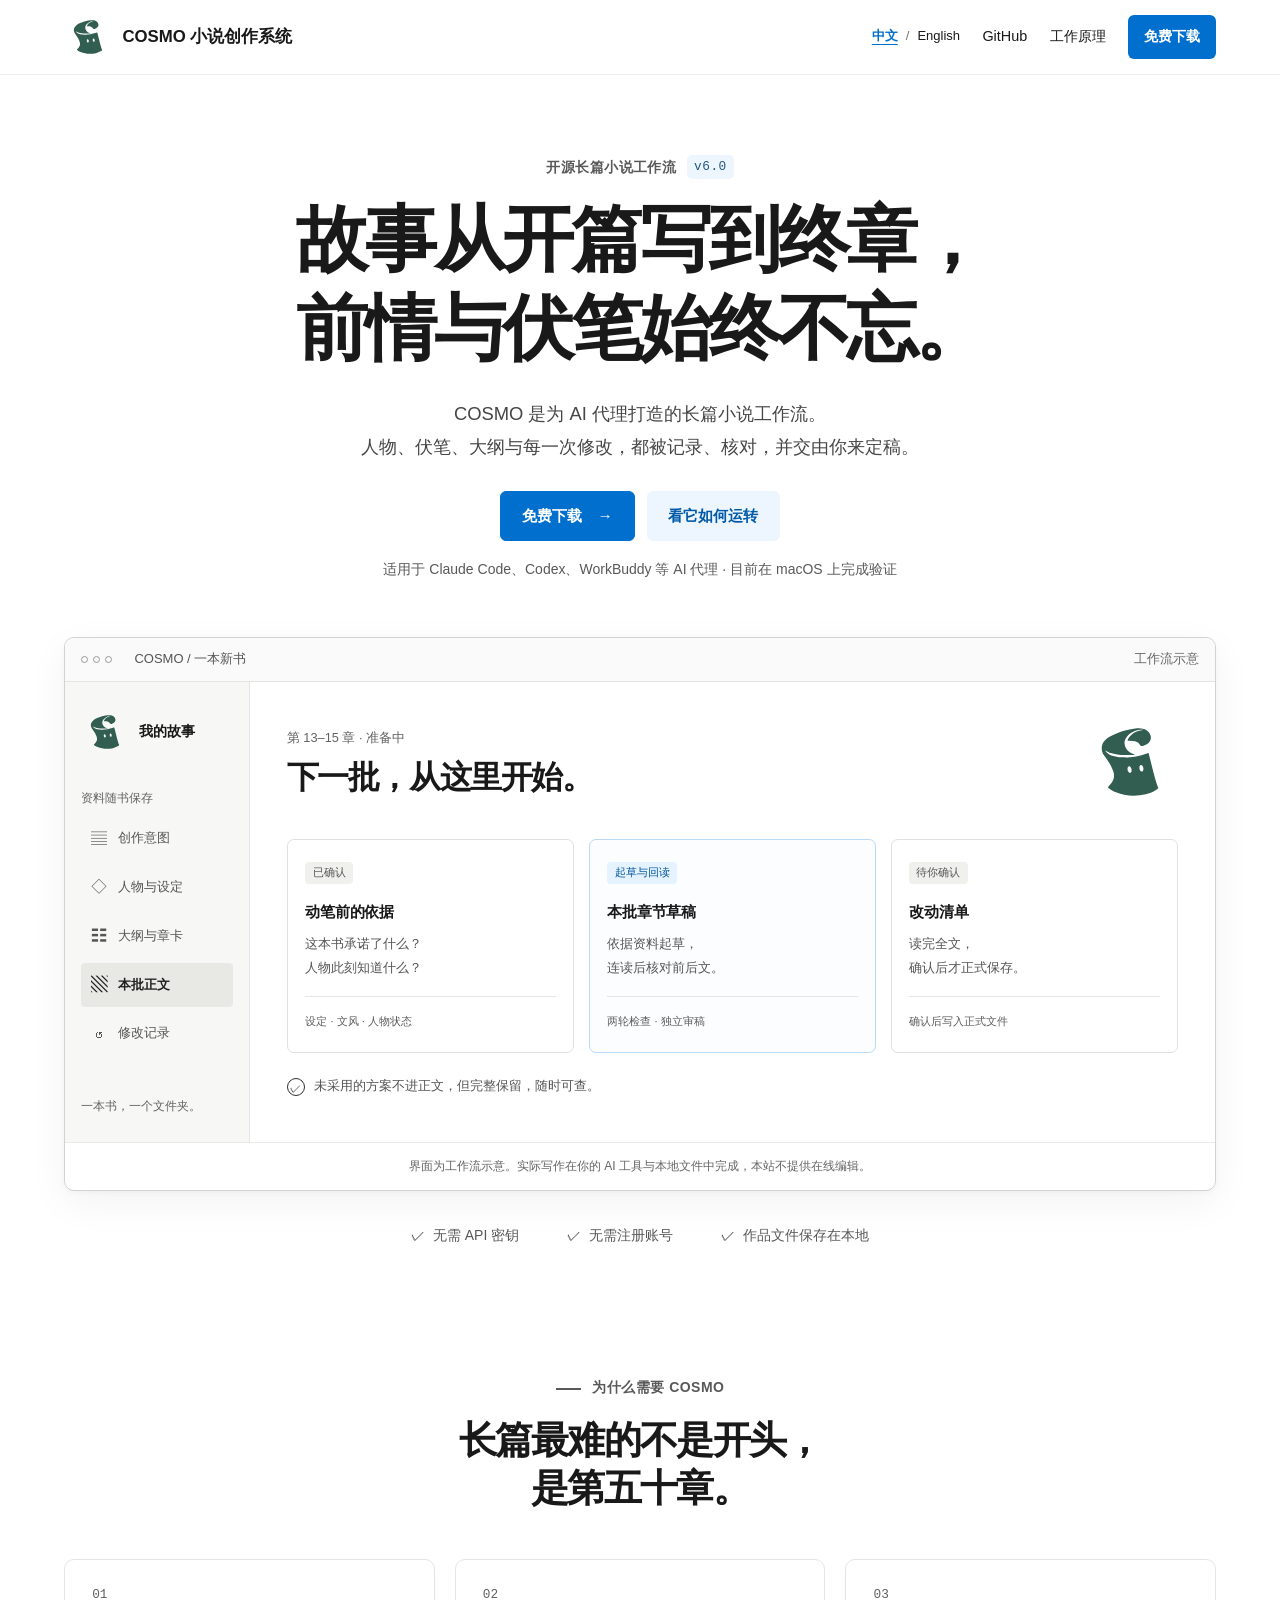
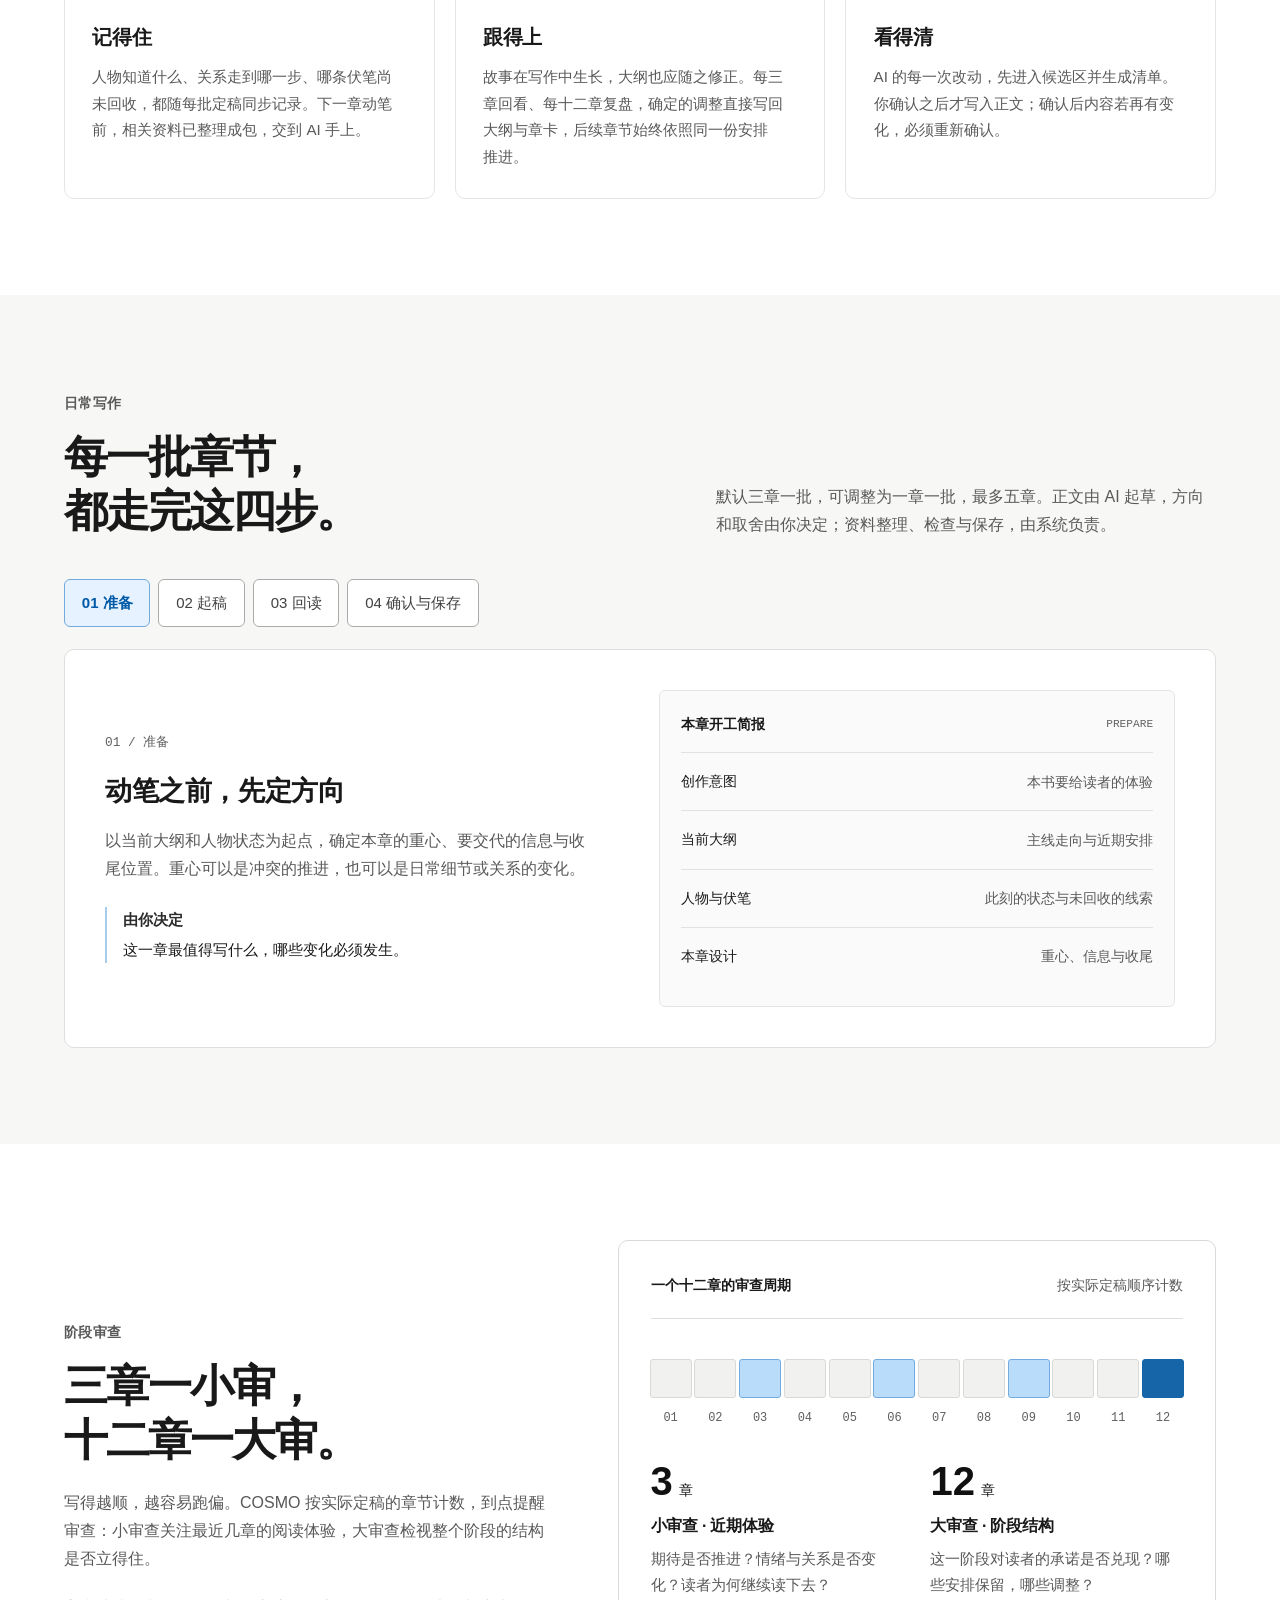
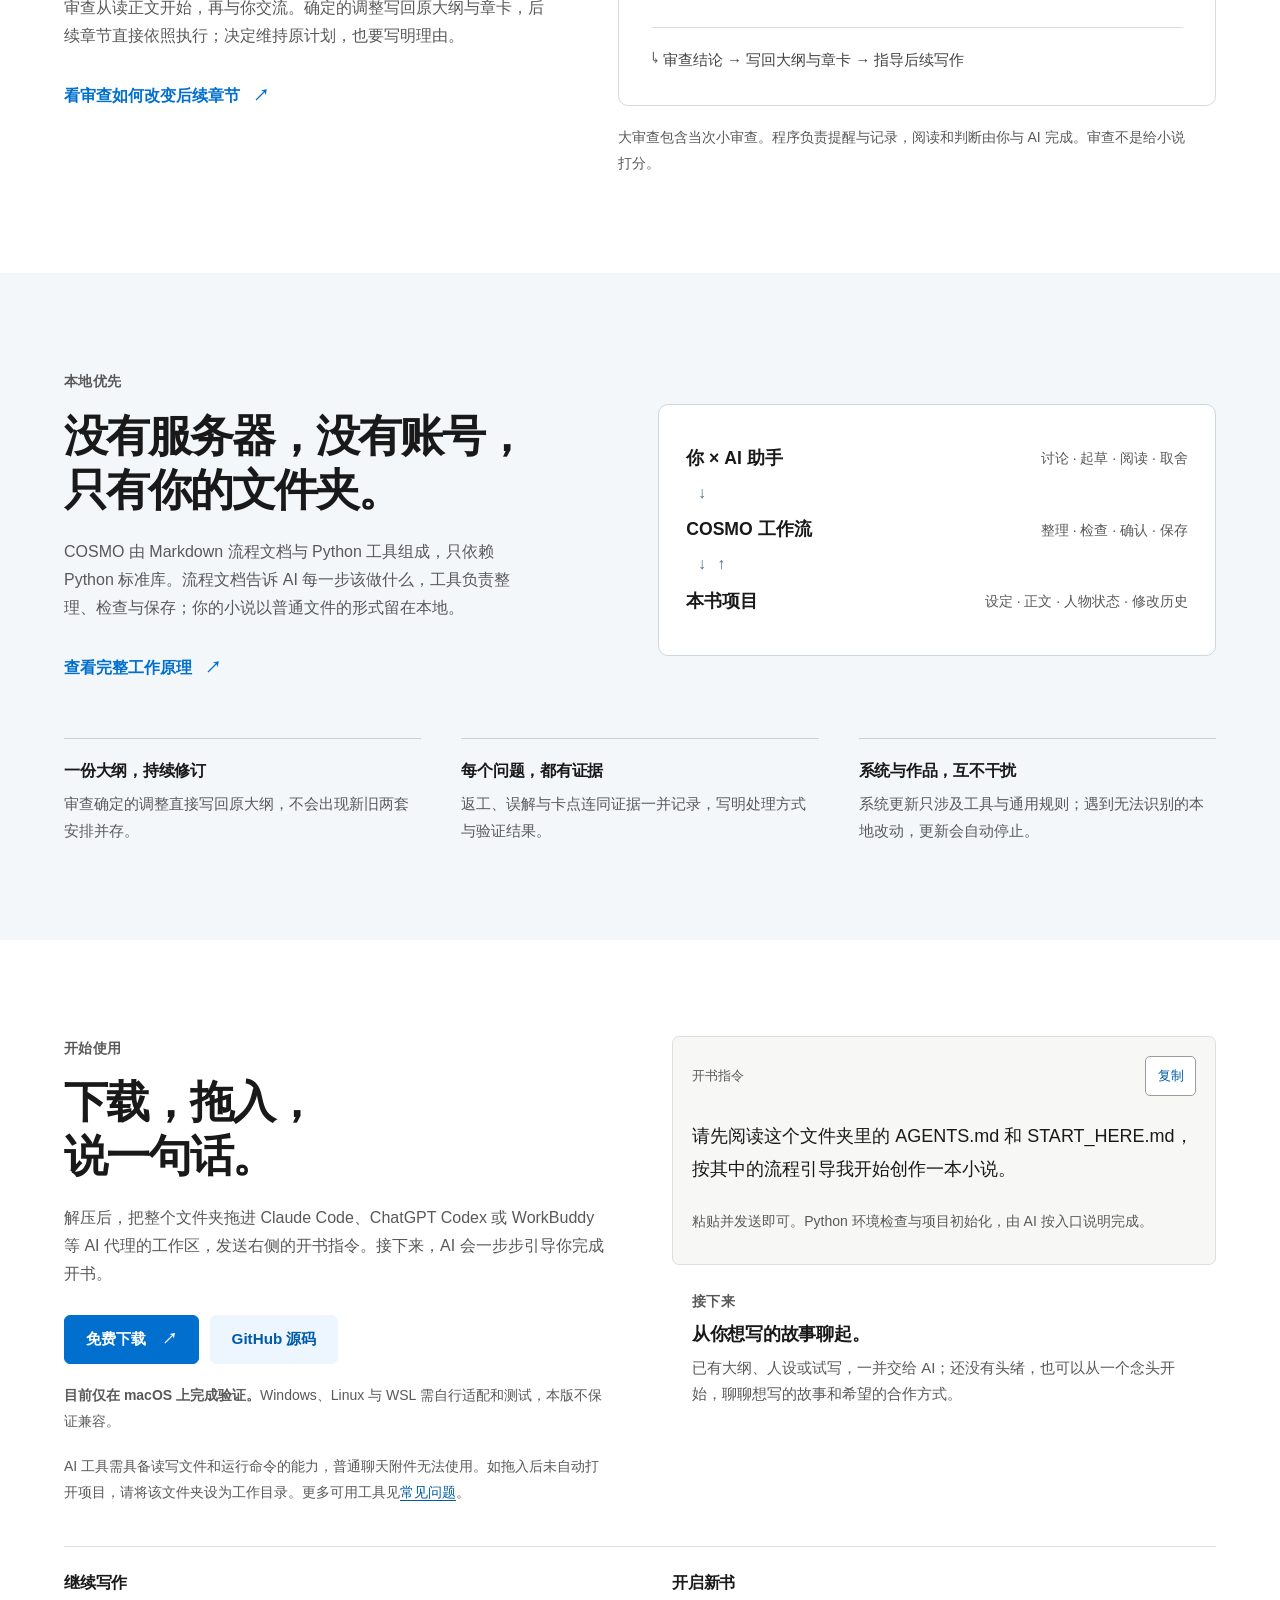
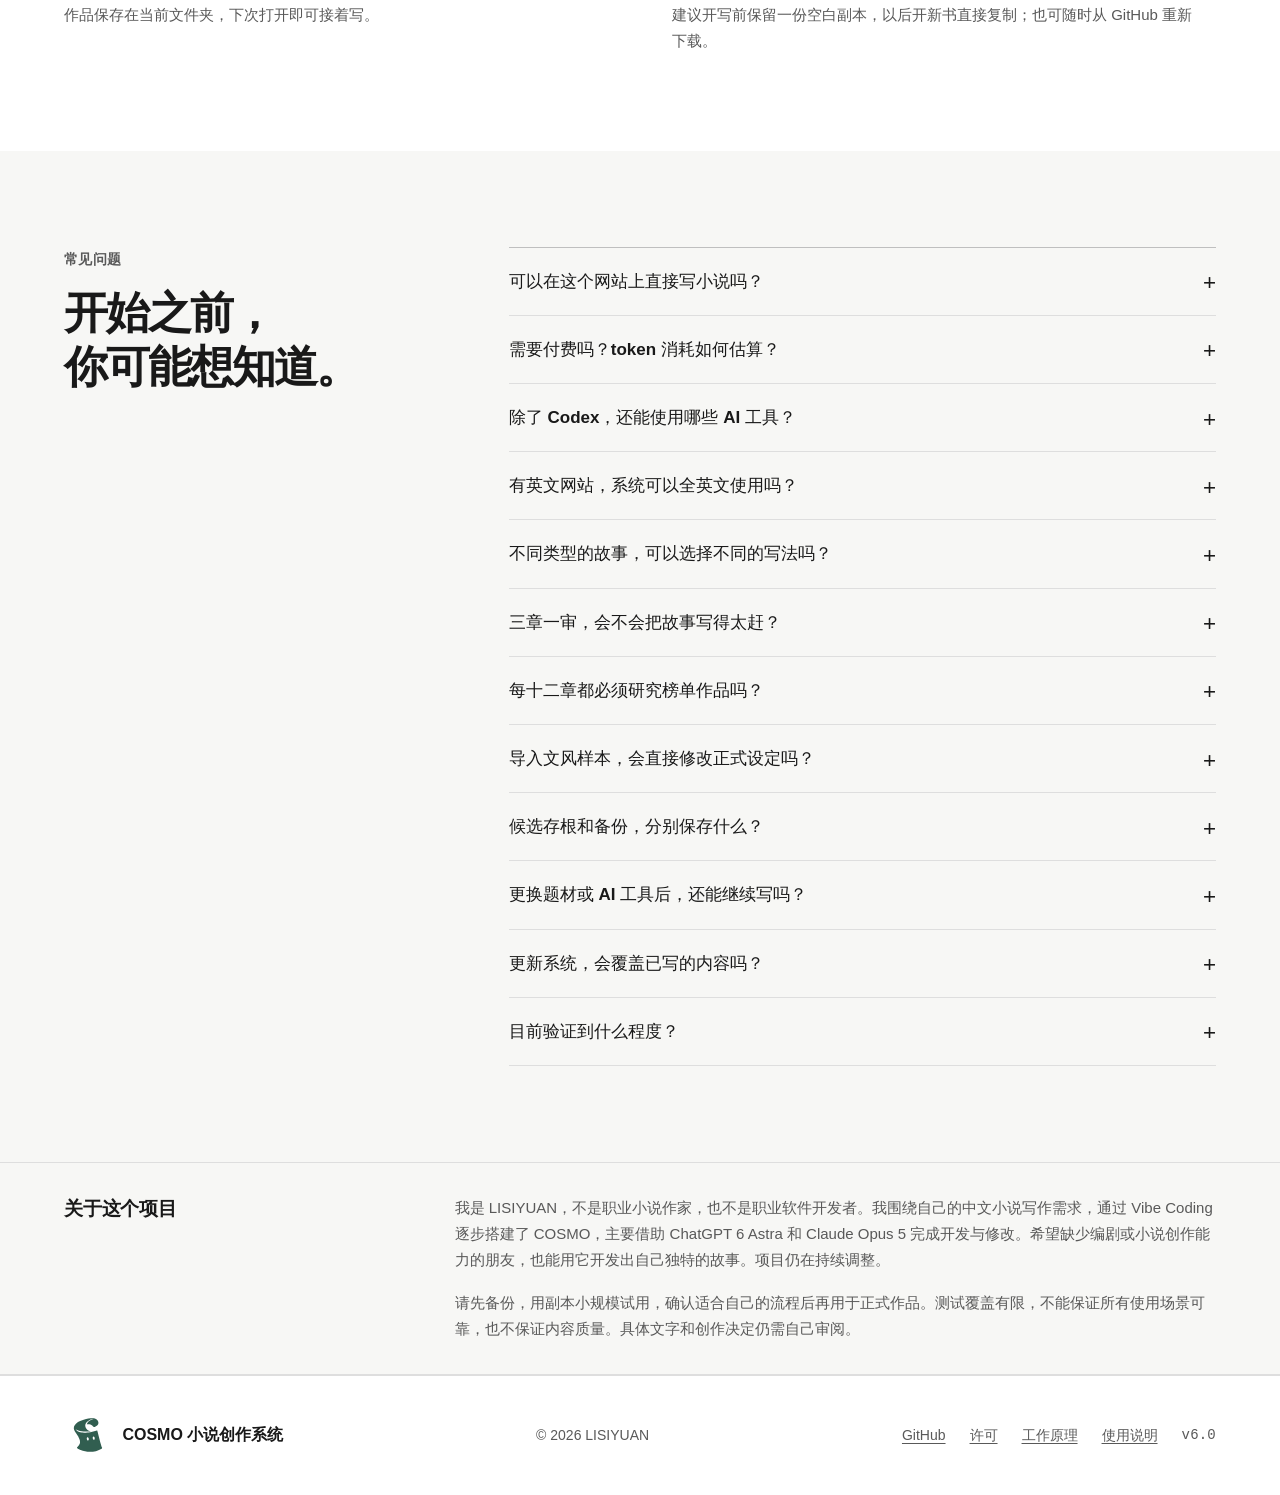
==== commit 839594e0: "Clarify who drafts and who decides on the website The AI drafts the prose; the author sets direction" ====
--- a/docs/index.html
+++ b/docs/index.html
@@ -40,7 +40,7 @@
 <article class="principle"><span class="number">03</span><h3>看得清</h3><p>AI 的每一次改动，先进入候选区并生成清单。你确认之后才写入正文；确认后内容若再有变化，必须重新确认。</p></article>
 </div></div></section>
 <section class="section tint" id="process"><div class="container">
-<div class="section-head"><div><p class="eyebrow">日常写作</p><h2>每一批章节，<br>都走完这四步。</h2></div><p>默认三章一批，可调整为一章一批，最多五章。创作由你与 AI 完成；资料整理、检查与保存，由系统负责。</p></div>
+<div class="section-head"><div><p class="eyebrow">日常写作</p><h2>每一批章节，<br>都走完这四步。</h2></div><p>默认三章一批，可调整为一章一批，最多五章。正文由 AI 起草，方向和取舍由你决定；资料整理、检查与保存，由系统负责。</p></div>
 <div class="switches" role="group" aria-label="查看一批章节的四个步骤" data-switch-group="chapter" hidden>
 <button class="switch" type="button" data-panel="plan" aria-controls="plan" aria-pressed="true">01 准备</button><button class="switch" type="button" data-panel="draft" aria-controls="draft" aria-pressed="false">02 起稿</button><button class="switch" type="button" data-panel="read" aria-controls="read" aria-pressed="false">03 回读</button><button class="switch" type="button" data-panel="save" aria-controls="save" aria-pressed="false">04 确认与保存</button>
 </div>
@@ -84,7 +84,7 @@
 <details><summary>更新系统，会覆盖已写的内容吗？</summary><div class="answer"><p>不会。开新书时复制预留的空白模板或重新下载即可，已有作品继续使用原文件夹。更新前，系统会核对安装时的基线记录；遇到无法识别的差异或本地修改，默认停止，已识别的书内定制按保留规则处理。</p><p>系统更新不会替你采用新的故事方案，也不会改动已写好的内容。</p></div></details>
 <details><summary>目前验证到什么程度？</summary><div class="answer"><p>6.0 发布自测 <strong class="mono" data-release-tests>446 / 446</strong> 项全部通过，覆盖开书、读取包、提交、修订、阶段审查记录、同步与恢复等软件流程。</p><p>软件检查通过，不能证明小说好看。人物、语言与阅读动力，仍需要真实的阅读与读者反馈来检验。详细范围见<a href="https://github.com/lisiyuan-cosmoli/cosmo-novel-writing-system/blob/main/%E4%BA%A4%E4%BB%98%E9%AA%8C%E6%94%B6%E6%8A%A5%E5%91%8A.md">交付验收报告</a>与<a href="https://github.com/lisiyuan-cosmoli/cosmo-novel-writing-system/blob/main/%E5%B7%B2%E7%9F%A5%E9%99%90%E5%88%B6.md">已知限制</a>。</p></div></details>
 </div></div></section>
-<section class="project-note" aria-labelledby="project-note-title"><div class="container project-note-inner"><h2 id="project-note-title">关于这个项目</h2><div><p>我是 LISIYUAN，不是职业小说作家，也不是职业软件开发者。我围绕自己的中文小说写作需求，通过 Vibe Coding 逐步搭建了 COSMO，主要借助 ChatGPT 6 Astra 和 Claude Opus 5 完成开发与修改。项目仍在持续调整。</p><p>请先备份，用副本小规模试用，确认适合自己的流程后再用于正式作品。测试覆盖有限，不能保证所有使用场景可靠，也不保证内容质量。具体文字和创作决定仍需自己审阅。</p></div></div></section>
+<section class="project-note" aria-labelledby="project-note-title"><div class="container project-note-inner"><h2 id="project-note-title">关于这个项目</h2><div><p>我是 LISIYUAN，不是职业小说作家，也不是职业软件开发者。我围绕自己的中文小说写作需求，通过 Vibe Coding 逐步搭建了 COSMO，主要借助 ChatGPT 6 Astra 和 Claude Opus 5 完成开发与修改。希望缺少编剧或小说创作能力的朋友，也能用它开发出自己独特的故事。项目仍在持续调整。</p><p>请先备份，用副本小规模试用，确认适合自己的流程后再用于正式作品。测试覆盖有限，不能保证所有使用场景可靠，也不保证内容质量。具体文字和创作决定仍需自己审阅。</p></div></div></section>
 </main>
 <footer class="footer"><div class="container footer-row"><a class="brand" href="index.html"><img class="brand-mark" src="assets/cosmo-scroll.svg" width="48" height="48" alt="卷页" aria-hidden="true">COSMO 小说创作系统</a><span>© 2026 LISIYUAN</span><div class="footer-links"><a href="https://github.com/lisiyuan-cosmoli/cosmo-novel-writing-system">GitHub</a><a href="https://github.com/lisiyuan-cosmoli/cosmo-novel-writing-system/blob/main/NOTICE">许可</a><a href="architecture.html">工作原理</a><a href="https://github.com/lisiyuan-cosmoli/cosmo-novel-writing-system/blob/main/%E4%BD%BF%E7%94%A8%E8%AF%B4%E6%98%8E_%E7%BB%99%E4%BD%A0%E8%87%AA%E5%B7%B1%E7%9C%8B.md">使用说明</a><span class="mono">v6.0</span></div></div></footer>
 </body></html>
